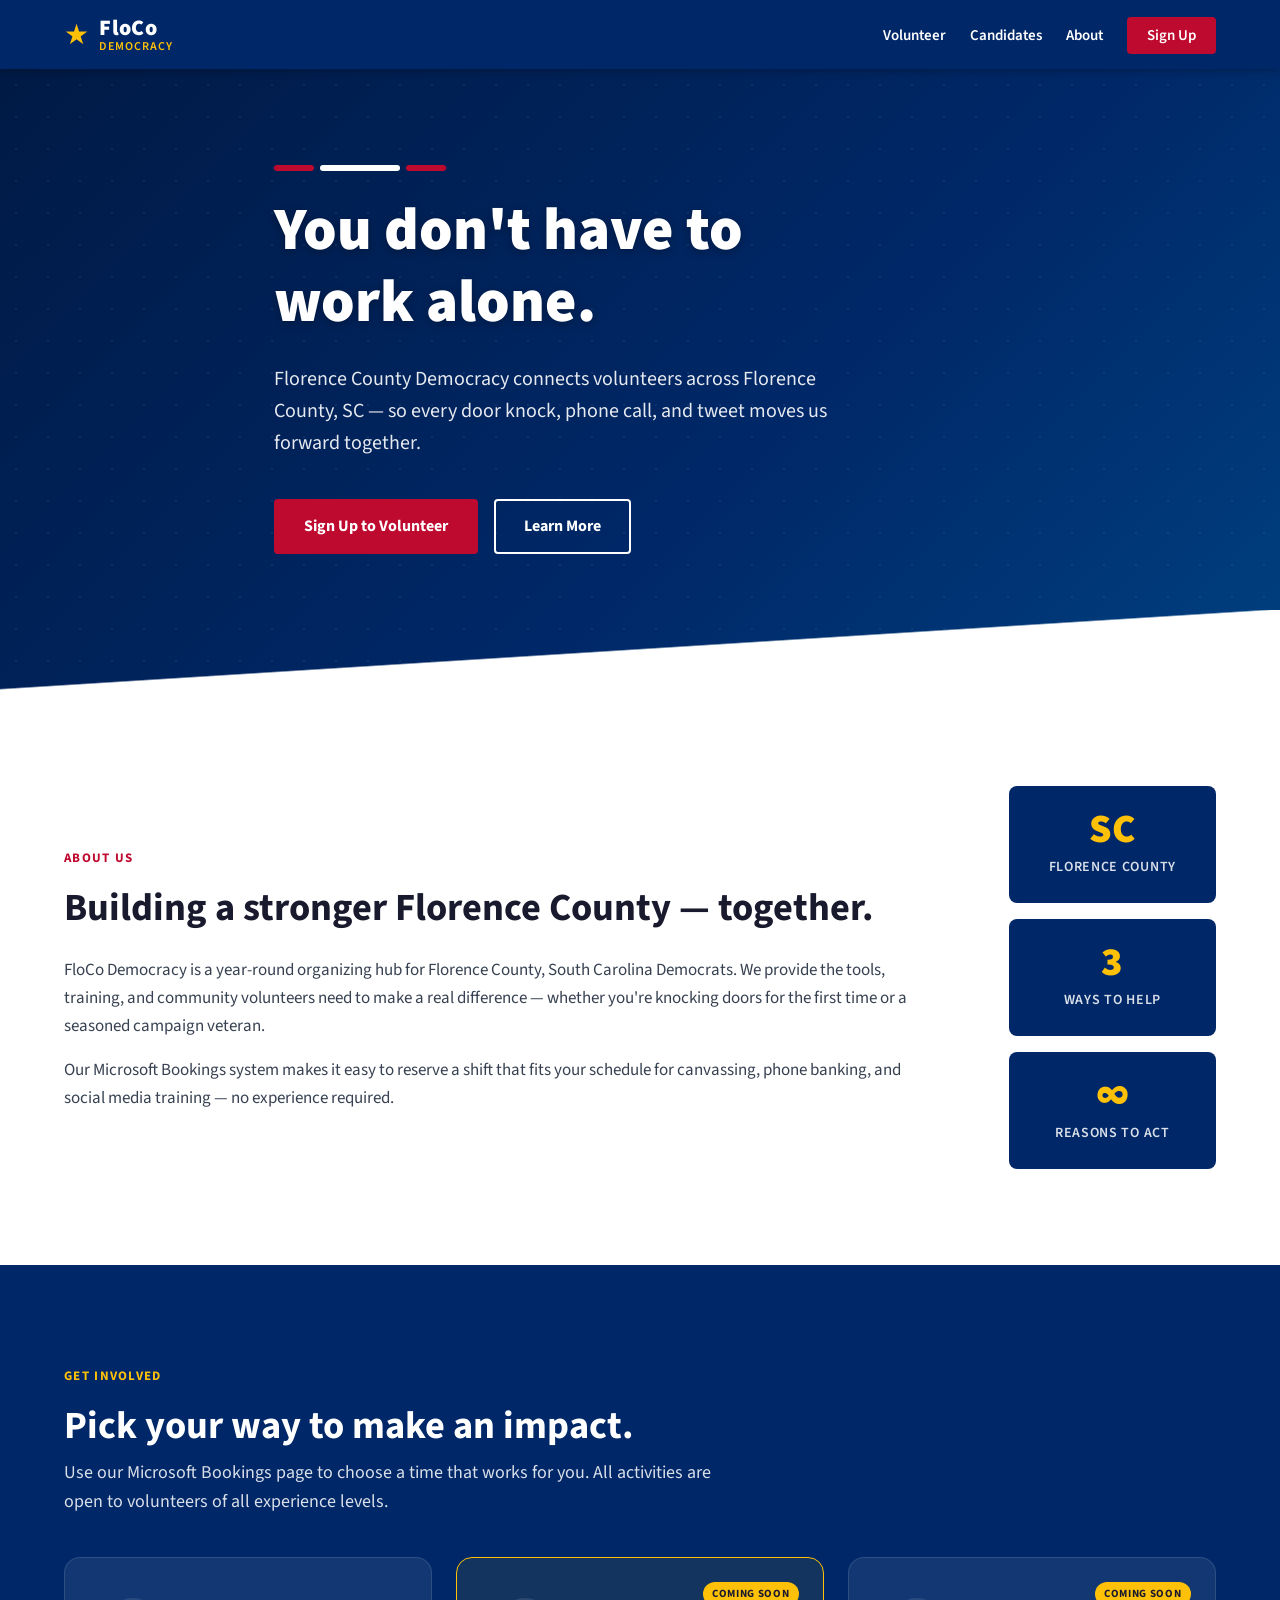
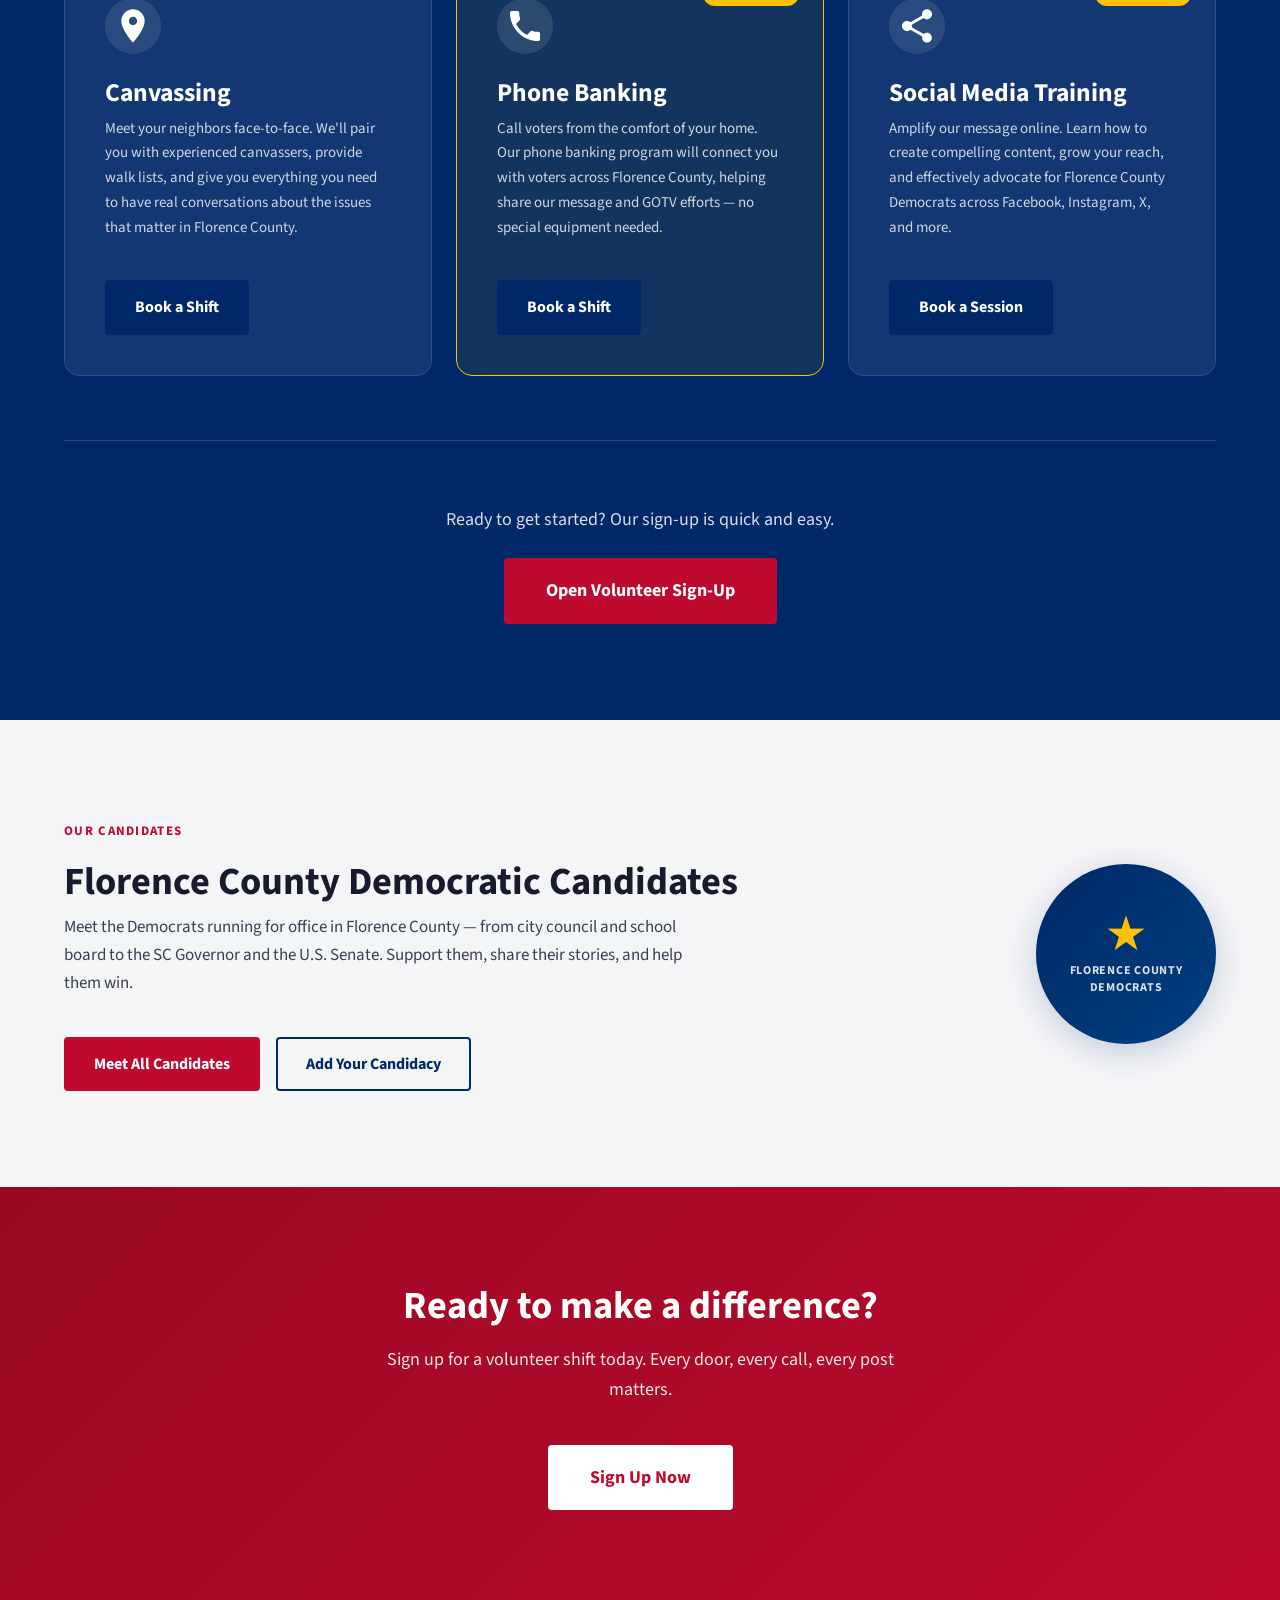
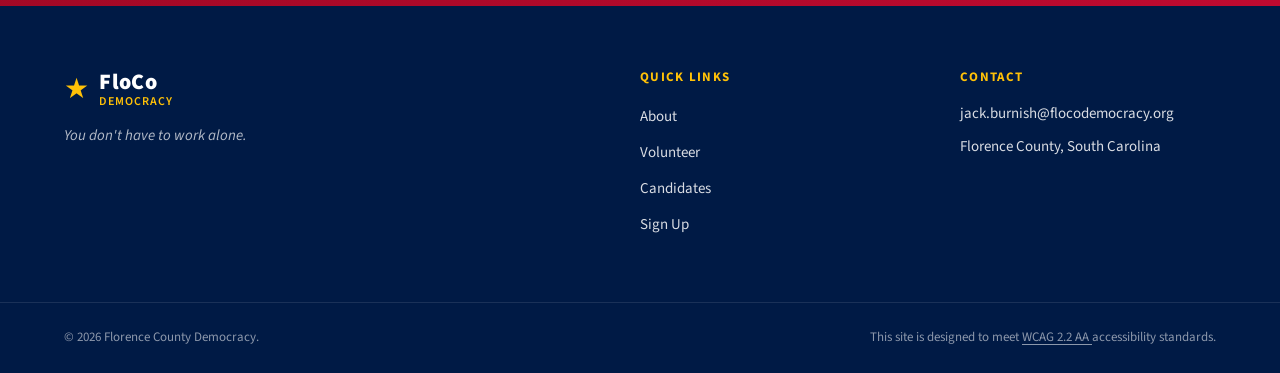
==== index.html @ 7dc44262 "Remove "Paid for by Florence County Democratic Party" from footer of all pages Agent-Logs-Url: https" ====
<!DOCTYPE html>
<html lang="en">
<head>
  <meta charset="UTF-8" />
  <meta name="viewport" content="width=device-width, initial-scale=1.0" />
  <meta name="description" content="Florence County Democracy — Year-round organizing support for Florence County, SC Democrats. Volunteer for canvassing, phone banking, social media training, and more." />
  <title>FloCo Democracy | Florence County, SC</title>
  <link rel="stylesheet" href="styles.css" />
  <link rel="preconnect" href="https://fonts.googleapis.com" />
  <link rel="preconnect" href="https://fonts.gstatic.com" crossorigin />
  <link href="https://fonts.googleapis.com/css2?family=Source+Sans+3:wght@400;600;700;900&family=Source+Serif+4:ital,wght@0,700;1,700&display=swap" rel="stylesheet" />
</head>
<body>
  <!-- Skip Navigation (WCAG 2.4.1) -->
  <a class="skip-link" href="#main-content">Skip to main content</a>

  <!-- ===================== HEADER / NAV ===================== -->
  <header class="site-header" role="banner">
    <div class="container header-inner">
      <a href="/" class="site-logo" aria-label="FloCo Democracy – Home">
        <span class="logo-star" aria-hidden="true">★</span>
        <span class="logo-text">
          <span class="logo-floco">FloCo</span>
          <span class="logo-dem">Democracy</span>
        </span>
      </a>

      <button
        class="nav-toggle"
        aria-controls="primary-nav"
        aria-expanded="false"
        aria-label="Open navigation menu"
      >
        <span class="hamburger" aria-hidden="true"></span>
      </button>

      <nav id="primary-nav" aria-label="Primary navigation">
        <ul role="list">
          <li><a href="#volunteer">Volunteer</a></li>
          <li><a href="/candidates/">Candidates</a></li>
          <li><a href="#about">About</a></li>
          <li>
            <a
              href="http://volunteer.flocodemocracy.org"
              class="nav-cta"
              target="_blank"
              rel="noopener noreferrer"
              aria-label="Sign up to volunteer (opens in a new tab)"
            >Sign Up</a>
          </li>
        </ul>
      </nav>
    </div>
  </header>

  <main id="main-content">
    <!-- ===================== HERO ===================== -->
    <section class="hero" aria-labelledby="hero-heading">
      <div class="hero-overlay" aria-hidden="true"></div>
      <div class="container hero-content">
        <div class="hero-flag" aria-hidden="true">
          <span></span><span></span><span></span>
        </div>
        <h1 id="hero-heading">
          You don't have to<br />work alone.
        </h1>
        <p class="hero-sub">
          Florence County Democracy connects volunteers across Florence County, SC —
          so every door knock, phone call, and tweet moves us forward together.
        </p>
        <div class="hero-actions">
          <a
            href="http://volunteer.flocodemocracy.org"
            class="btn btn-primary"
            target="_blank"
            rel="noopener noreferrer"
            aria-label="Sign up to volunteer (opens in a new tab)"
          >
            Sign Up to Volunteer
          </a>
          <a href="#volunteer" class="btn btn-secondary">Learn More</a>
        </div>
      </div>
    </section>

    <!-- ===================== ABOUT ===================== -->
    <section id="about" class="section-about" aria-labelledby="about-heading">
      <div class="container about-inner">
        <div class="about-text">
          <span class="section-label">About Us</span>
          <h2 id="about-heading">Building a stronger Florence County — together.</h2>
          <p>
            FloCo Democracy is a year-round organizing hub for Florence County, South Carolina
            Democrats. We provide the tools, training, and community volunteers need to make
            a real difference — whether you're knocking doors for the first time or a seasoned
            campaign veteran.
          </p>
          <p>
            Our Microsoft Bookings system makes it easy to reserve a shift that fits your schedule
            for canvassing, phone banking, and social media training — no experience required.
          </p>
        </div>
        <div class="about-stats" aria-label="Impact statistics">
          <div class="stat-card">
            <span class="stat-number" aria-label="Florence County, South Carolina">SC</span>
            <span class="stat-label">Florence County</span>
          </div>
          <div class="stat-card">
            <span class="stat-number">3</span>
            <span class="stat-label">Ways to Help</span>
          </div>
          <div class="stat-card">
            <span class="stat-number">∞</span>
            <span class="stat-label">Reasons to Act</span>
          </div>
        </div>
      </div>
    </section>

    <!-- ===================== VOLUNTEER ===================== -->
    <section id="volunteer" class="section-volunteer" aria-labelledby="volunteer-heading">
      <div class="container">
        <span class="section-label section-label--light">Get Involved</span>
        <h2 id="volunteer-heading">Pick your way to make an impact.</h2>
        <p class="section-intro">
          Use our Microsoft Bookings page to choose a time that works for you.
          All activities are open to volunteers of all experience levels.
        </p>

        <div class="opportunity-grid">
          <!-- Canvassing -->
          <article class="opportunity-card" aria-labelledby="canvass-heading">
            <div class="card-icon" aria-hidden="true">
              <svg viewBox="0 0 24 24" focusable="false" aria-hidden="true" width="40" height="40">
                <path d="M12 2C8.13 2 5 5.13 5 9c0 5.25 7 13 7 13s7-7.75 7-13c0-3.87-3.13-7-7-7zm0 9.5c-1.38 0-2.5-1.12-2.5-2.5s1.12-2.5 2.5-2.5 2.5 1.12 2.5 2.5-1.12 2.5-2.5 2.5z"/>
              </svg>
            </div>
            <h3 id="canvass-heading">Canvassing</h3>
            <p>
              Meet your neighbors face-to-face. We'll pair you with experienced canvassers,
              provide walk lists, and give you everything you need to have real conversations
              about the issues that matter in Florence County.
            </p>
            <a
              href="http://volunteer.flocodemocracy.org"
              class="btn btn-card"
              target="_blank"
              rel="noopener noreferrer"
              aria-label="Book a canvassing shift (opens in a new tab)"
            >Book a Shift</a>
          </article>

          <!-- Phone Banking -->
          <article class="opportunity-card opportunity-card--featured" aria-labelledby="phone-heading">
            <div class="card-icon" aria-hidden="true">
              <svg viewBox="0 0 24 24" focusable="false" aria-hidden="true" width="40" height="40">
                <path d="M6.62 10.79c1.44 2.83 3.76 5.14 6.59 6.59l2.2-2.2c.27-.27.67-.36 1.02-.24 1.12.37 2.33.57 3.57.57.55 0 1 .45 1 1V20c0 .55-.45 1-1 1-9.39 0-17-7.61-17-17 0-.55.45-1 1-1h3.5c.55 0 1 .45 1 1 0 1.25.2 2.45.57 3.57.11.35.03.74-.25 1.02l-2.2 2.2z"/>
              </svg>
            </div>
            <span class="card-badge">Coming Soon</span>
            <h3 id="phone-heading">Phone Banking</h3>
            <p>
              Call voters from the comfort of your home. Our phone banking program will
              connect you with voters across Florence County, helping share our message
              and GOTV efforts — no special equipment needed.
            </p>
            <a
              href="http://volunteer.flocodemocracy.org"
              class="btn btn-card"
              target="_blank"
              rel="noopener noreferrer"
              aria-label="Book a phone banking shift (opens in a new tab)"
            >Book a Shift</a>
          </article>

          <!-- Social Media Training -->
          <article class="opportunity-card" aria-labelledby="social-heading">
            <div class="card-icon" aria-hidden="true">
              <svg viewBox="0 0 24 24" focusable="false" aria-hidden="true" width="40" height="40">
                <path d="M18 16.08c-.76 0-1.44.3-1.96.77L8.91 12.7c.05-.23.09-.46.09-.7s-.04-.47-.09-.7l7.05-4.11c.54.5 1.25.81 2.04.81 1.66 0 3-1.34 3-3s-1.34-3-3-3-3 1.34-3 3c0 .24.04.47.09.7L8.04 9.81C7.5 9.31 6.79 9 6 9c-1.66 0-3 1.34-3 3s1.34 3 3 3c.79 0 1.5-.31 2.04-.81l7.12 4.16c-.05.21-.08.43-.08.65 0 1.61 1.31 2.92 2.92 2.92 1.61 0 2.92-1.31 2.92-2.92s-1.31-2.92-2.92-2.92z"/>
              </svg>
            </div>
            <span class="card-badge">Coming Soon</span>
            <h3 id="social-heading">Social Media Training</h3>
            <p>
              Amplify our message online. Learn how to create compelling content, grow your
              reach, and effectively advocate for Florence County Democrats across Facebook,
              Instagram, X, and more.
            </p>
            <a
              href="http://volunteer.flocodemocracy.org"
              class="btn btn-card"
              target="_blank"
              rel="noopener noreferrer"
              aria-label="Book a social media training session (opens in a new tab)"
            >Book a Session</a>
          </article>
        </div>

        <div class="volunteer-cta">
          <p>Ready to get started? Our sign-up is quick and easy.</p>
          <a
            href="http://volunteer.flocodemocracy.org"
            class="btn btn-primary btn-large"
            target="_blank"
            rel="noopener noreferrer"
            aria-label="Open volunteer sign-up on Microsoft Bookings (opens in a new tab)"
          >
            Open Volunteer Sign-Up
          </a>
        </div>
      </div>
    </section>

    <!-- ===================== CANDIDATES TEASER ===================== -->
    <section id="candidates" class="section-candidates" aria-labelledby="candidates-heading">
      <div class="container candidates-teaser">
        <div class="candidates-teaser-text">
          <span class="section-label">Our Candidates</span>
          <h2 id="candidates-heading">Florence County Democratic Candidates</h2>
          <p>
            Meet the Democrats running for office in Florence County — from city council and
            school board to the SC Governor and the U.S. Senate. Support them, share their stories, and
            help them win.
          </p>
          <div class="candidates-teaser-actions">
            <a href="/candidates/" class="btn btn-primary">
              Meet All Candidates
            </a>
            <a href="mailto:jack.burnish@flocodemocracy.org" class="btn btn-outline">
              Add Your Candidacy
            </a>
          </div>
        </div>
        <div class="candidates-teaser-graphic" aria-hidden="true">
          <div class="teaser-star-badge">
            <span class="teaser-star">★</span>
            <span class="teaser-badge-text">Florence County<br/>Democrats</span>
          </div>
        </div>
      </div>
    </section>

    <!-- ===================== CTA BANNER ===================== -->
    <section class="section-cta" aria-labelledby="cta-heading">
      <div class="container cta-inner">
        <h2 id="cta-heading">Ready to make a difference?</h2>
        <p>Sign up for a volunteer shift today. Every door, every call, every post matters.</p>
        <a
          href="http://volunteer.flocodemocracy.org"
          class="btn btn-primary btn-large"
          target="_blank"
          rel="noopener noreferrer"
          aria-label="Sign up to volunteer with Florence County Democracy (opens in a new tab)"
        >
          Sign Up Now
        </a>
      </div>
    </section>
  </main>

  <!-- ===================== FOOTER ===================== -->
  <footer class="site-footer" role="contentinfo">
    <div class="container footer-inner">
      <div class="footer-brand">
        <a href="/" class="site-logo" aria-label="FloCo Democracy – Home">
          <span class="logo-star" aria-hidden="true">★</span>
          <span class="logo-text">
            <span class="logo-floco">FloCo</span>
            <span class="logo-dem">Democracy</span>
          </span>
        </a>
        <p class="footer-tagline">You don't have to work alone.</p>
      </div>

      <nav aria-label="Footer navigation">
        <h2 class="footer-nav-heading">Quick Links</h2>
        <ul role="list">
          <li><a href="#about">About</a></li>
          <li><a href="#volunteer">Volunteer</a></li>
          <li><a href="/candidates/">Candidates</a></li>
          <li>
            <a
              href="http://volunteer.flocodemocracy.org"
              target="_blank"
              rel="noopener noreferrer"
              aria-label="Volunteer sign-up on Microsoft Bookings (opens in a new tab)"
            >Sign Up</a>
          </li>
        </ul>
      </nav>

      <div class="footer-contact">
        <h2 class="footer-nav-heading">Contact</h2>
        <ul role="list">
          <li>
            <a href="mailto:jack.burnish@flocodemocracy.org" aria-label="Email FloCo Democracy">
              jack.burnish@flocodemocracy.org
            </a>
          </li>
          <li>Florence County, South Carolina</li>
        </ul>
      </div>
    </div>

    <div class="footer-bottom">
      <div class="container">
        <p>
          &copy; <span id="year"></span> Florence County Democracy.
        </p>
        <p class="footer-accessibility">
          This site is designed to meet
          <a href="https://www.w3.org/WAI/WCAG22/quickref/" target="_blank" rel="noopener noreferrer">
            WCAG 2.2 AA
          </a>
          accessibility standards.
        </p>
      </div>
    </div>
  </footer>

  <script src="script.js"></script>
</body>
</html>
---- styles.css ----
/* ============================================================
   FloCo Democracy – styles.css
   Style guide inspired by democrats.org
   WCAG 2.2 AA compliant color contrast throughout
   ============================================================ */

/* ── Design Tokens ─────────────────────────────────────────── */
:root {
  /* Brand colors */
  --color-navy:       #002868; /* DNC navy   */
  --color-navy-dark:  #001A45; /* deeper navy for hero */
  --color-red:        #BF0A30; /* DNC red     */
  --color-red-dark:   #990822; /* darker red  */
  --color-white:      #FFFFFF;
  --color-off-white:  #F4F5F7;
  --color-light-gray: #E8EAED;
  --color-mid-gray:   #6B7280;
  --color-text:       #1A1A2E; /* near-black  */
  --color-text-light: #374151;

  /* Gold accent */
  --color-gold:       #FFC107;

  /* Typography */
  --font-sans:   'Source Sans 3', system-ui, -apple-system, sans-serif;
  --font-serif:  'Source Serif 4', Georgia, serif;

  /* Spacing scale */
  --space-xs:   0.5rem;
  --space-sm:   1rem;
  --space-md:   1.5rem;
  --space-lg:   2.5rem;
  --space-xl:   4rem;
  --space-2xl:  6rem;

  /* Layout */
  --max-width:  1200px;
  --radius-sm:  4px;
  --radius-md:  8px;
  --radius-lg:  16px;

  /* Transitions */
  --transition: 200ms ease-in-out;
}

/* ── Reset / Base ───────────────────────────────────────────── */
*, *::before, *::after {
  box-sizing: border-box;
  margin: 0;
  padding: 0;
}

html {
  scroll-behavior: smooth;
}

/* Respect user preference for reduced motion */
@media (prefers-reduced-motion: reduce) {
  html { scroll-behavior: auto; }
  *, *::before, *::after { transition: none !important; animation: none !important; }
}

body {
  font-family: var(--font-sans);
  font-size: 1.0625rem; /* ~17px */
  line-height: 1.65;
  color: var(--color-text);
  background-color: var(--color-white);
}

img {
  max-width: 100%;
  height: auto;
  display: block;
}

ul[role="list"] {
  list-style: none;
}

/* ── Accessibility: Skip Link ───────────────────────────────── */
.skip-link {
  position: absolute;
  top: -100%;
  left: 0;
  background: var(--color-gold);
  color: var(--color-text);
  font-weight: 700;
  padding: 0.75rem 1.25rem;
  z-index: 9999;
  text-decoration: none;
  border-radius: 0 0 var(--radius-sm) 0;
  font-size: 1rem;
}

.skip-link:focus {
  top: 0;
  outline: 3px solid var(--color-navy);
  outline-offset: 2px;
}

/* ── Focus Styles (WCAG 2.4.7 / 2.4.11) ────────────────────── */
:focus-visible {
  outline: 3px solid var(--color-gold);
  outline-offset: 3px;
  border-radius: var(--radius-sm);
}

/* ── Layout Utilities ───────────────────────────────────────── */
.container {
  width: 100%;
  max-width: var(--max-width);
  margin-inline: auto;
  padding-inline: var(--space-md);
}

/* ── Typography ─────────────────────────────────────────────── */
h1, h2, h3 {
  font-weight: 700;
  line-height: 1.2;
  color: var(--color-text);
}

h1 { font-size: clamp(2.25rem, 5vw, 3.75rem); }
h2 { font-size: clamp(1.75rem, 3vw, 2.5rem); }
h3 { font-size: clamp(1.25rem, 2vw, 1.625rem); }

p { margin-bottom: var(--space-sm); }
p:last-child { margin-bottom: 0; }

a {
  color: var(--color-navy);
  text-decoration: underline;
  text-underline-offset: 3px;
}

a:hover { color: var(--color-red); }

.section-label {
  display: inline-block;
  font-size: 0.8125rem;
  font-weight: 700;
  letter-spacing: 0.1em;
  text-transform: uppercase;
  color: var(--color-red);
  margin-bottom: var(--space-xs);
}

.section-label--light { color: var(--color-gold); }

.section-intro {
  font-size: 1.125rem;
  color: var(--color-text-light);
  max-width: 680px;
  margin-top: var(--space-xs);
  margin-bottom: var(--space-lg);
}

/* ── Buttons ────────────────────────────────────────────────── */
.btn {
  display: inline-flex;
  align-items: center;
  gap: 0.5rem;
  padding: 0.75rem 1.75rem;
  border-radius: var(--radius-sm);
  font-family: var(--font-sans);
  font-size: 1rem;
  font-weight: 700;
  text-decoration: none;
  cursor: pointer;
  border: 2px solid transparent;
  transition: background-color var(--transition), color var(--transition),
              border-color var(--transition), box-shadow var(--transition);
  white-space: nowrap;
}

.btn-primary {
  background-color: var(--color-red);
  color: var(--color-white);
  border-color: var(--color-red);
}

.btn-primary:hover,
.btn-primary:focus-visible {
  background-color: var(--color-red-dark);
  border-color: var(--color-red-dark);
  color: var(--color-white);
}

.btn-secondary {
  background-color: transparent;
  color: var(--color-white);
  border-color: var(--color-white);
}

.btn-secondary:hover,
.btn-secondary:focus-visible {
  background-color: rgba(255,255,255,0.15);
  color: var(--color-white);
}

.btn-outline {
  background-color: transparent;
  color: var(--color-navy);
  border-color: var(--color-navy);
}

.btn-outline:hover,
.btn-outline:focus-visible {
  background-color: var(--color-navy);
  color: var(--color-white);
}

.btn-card {
  background-color: var(--color-navy);
  color: var(--color-white);
  border-color: var(--color-navy);
  margin-top: var(--space-md);
}

.btn-card:hover,
.btn-card:focus-visible {
  background-color: var(--color-navy-dark);
  border-color: var(--color-navy-dark);
  color: var(--color-white);
}

.btn-large {
  padding: 1rem 2.5rem;
  font-size: 1.125rem;
}

/* ── Header / Navigation ────────────────────────────────────── */
.site-header {
  background-color: var(--color-navy);
  position: sticky;
  top: 0;
  z-index: 100;
  box-shadow: 0 2px 8px rgba(0,0,0,0.25);
}

.header-inner {
  display: flex;
  align-items: center;
  justify-content: space-between;
  gap: var(--space-md);
  padding-block: var(--space-sm);
}

/* Logo */
.site-logo {
  display: inline-flex;
  align-items: center;
  gap: 0.625rem;
  text-decoration: none;
}

.logo-star {
  font-size: 1.75rem;
  color: var(--color-gold);
  line-height: 1;
}

.logo-text {
  display: flex;
  flex-direction: column;
  line-height: 1.1;
}

.logo-floco {
  font-size: 1.375rem;
  font-weight: 900;
  color: var(--color-white);
  letter-spacing: 0.02em;
}

.logo-dem {
  font-size: 0.75rem;
  font-weight: 600;
  color: var(--color-gold);
  letter-spacing: 0.08em;
  text-transform: uppercase;
}

/* Desktop nav */
#primary-nav ul {
  display: flex;
  align-items: center;
  gap: var(--space-md);
}

#primary-nav a {
  color: var(--color-white);
  text-decoration: none;
  font-weight: 600;
  font-size: 0.9375rem;
  transition: color var(--transition);
}

#primary-nav a:hover {
  color: var(--color-gold);
}

.nav-cta {
  background-color: var(--color-red) !important;
  color: var(--color-white) !important;
  padding: 0.5rem 1.25rem;
  border-radius: var(--radius-sm);
  transition: background-color var(--transition) !important;
}

.nav-cta:hover,
.nav-cta:focus-visible {
  background-color: var(--color-red-dark) !important;
}

/* Mobile nav toggle */
.nav-toggle {
  display: none;
  background: none;
  border: 2px solid var(--color-white);
  border-radius: var(--radius-sm);
  cursor: pointer;
  padding: 0.4rem 0.5rem;
  width: 44px;
  height: 44px;
  flex-direction: column;
  justify-content: center;
  gap: 5px;
  align-items: center;
}

.hamburger,
.hamburger::before,
.hamburger::after {
  display: block;
  width: 22px;
  height: 2px;
  background-color: var(--color-white);
  border-radius: 2px;
  transition: transform var(--transition), opacity var(--transition);
}

.hamburger {
  position: relative;
}

.hamburger::before,
.hamburger::after {
  content: '';
  position: absolute;
  left: 0;
}

.hamburger::before { top: -7px; }
.hamburger::after  { top:  7px; }

/* Open state */
.nav-toggle[aria-expanded="true"] .hamburger { background: transparent; }
.nav-toggle[aria-expanded="true"] .hamburger::before { transform: rotate(45deg) translate(5px, 5px); }
.nav-toggle[aria-expanded="true"] .hamburger::after  { transform: rotate(-45deg) translate(5px, -5px); }

/* ── Hero ───────────────────────────────────────────────────── */
.hero {
  position: relative;
  background: linear-gradient(135deg, var(--color-navy-dark) 0%, var(--color-navy) 60%, #004080 100%);
  color: var(--color-white);
  padding-block: var(--space-2xl) calc(var(--space-2xl) + var(--space-lg));
  overflow: hidden;
}

/* Decorative star pattern */
.hero::before {
  content: '';
  position: absolute;
  inset: 0;
  background-image:
    radial-gradient(circle, rgba(255,255,255,0.06) 1px, transparent 1px);
  background-size: 32px 32px;
  pointer-events: none;
}

.hero-overlay {
  position: absolute;
  bottom: 0;
  left: 0;
  right: 0;
  height: 80px;
  background: linear-gradient(to bottom right, transparent 49%, var(--color-white) 50%);
  pointer-events: none;
}

.hero-content {
  position: relative;
  z-index: 1;
  max-width: 780px;
}

.hero-flag {
  display: flex;
  gap: 6px;
  margin-bottom: var(--space-md);
}

.hero-flag span {
  display: block;
  height: 6px;
  border-radius: 3px;
}

.hero-flag span:nth-child(1) { width: 40px; background: var(--color-red); }
.hero-flag span:nth-child(2) { width: 80px; background: var(--color-white); }
.hero-flag span:nth-child(3) { width: 40px; background: var(--color-red); }

.hero h1 {
  color: var(--color-white);
  font-weight: 900;
  margin-bottom: var(--space-md);
  text-shadow: 0 2px 8px rgba(0,0,0,0.3);
}

.hero-sub {
  font-size: clamp(1.0625rem, 2vw, 1.25rem);
  color: rgba(255,255,255,0.9);
  max-width: 600px;
  margin-bottom: var(--space-lg);
  line-height: 1.6;
}

.hero-actions {
  display: flex;
  flex-wrap: wrap;
  gap: var(--space-sm);
}

/* ── About ──────────────────────────────────────────────────── */
.section-about {
  padding-block: var(--space-2xl);
}

.about-inner {
  display: grid;
  grid-template-columns: 1fr auto;
  gap: var(--space-xl);
  align-items: center;
}

.about-text h2 {
  margin-block: var(--space-xs) var(--space-md);
}

.about-text p {
  color: var(--color-text-light);
  font-size: 1.0625rem;
}

.about-stats {
  display: flex;
  flex-direction: column;
  gap: var(--space-sm);
}

.stat-card {
  background: var(--color-navy);
  color: var(--color-white);
  border-radius: var(--radius-md);
  padding: var(--space-md) var(--space-lg);
  text-align: center;
  min-width: 160px;
}

.stat-number {
  display: block;
  font-size: 2.5rem;
  font-weight: 900;
  color: var(--color-gold);
  line-height: 1;
}

.stat-label {
  display: block;
  font-size: 0.875rem;
  font-weight: 600;
  letter-spacing: 0.05em;
  text-transform: uppercase;
  margin-top: 0.375rem;
  color: rgba(255,255,255,0.85);
}

/* ── Volunteer ──────────────────────────────────────────────── */
.section-volunteer {
  background-color: var(--color-navy);
  color: var(--color-white);
  padding-block: var(--space-2xl);
}

.section-volunteer h2 {
  color: var(--color-white);
  margin-block: var(--space-xs) var(--space-xs);
}

.section-volunteer .section-intro {
  color: rgba(255,255,255,0.85);
}

.opportunity-grid {
  display: grid;
  grid-template-columns: repeat(auto-fit, minmax(280px, 1fr));
  gap: var(--space-md);
  margin-bottom: var(--space-xl);
}

.opportunity-card {
  background-color: rgba(255,255,255,0.07);
  border: 1px solid rgba(255,255,255,0.12);
  border-radius: var(--radius-lg);
  padding: var(--space-lg);
  position: relative;
  transition: background-color var(--transition), transform var(--transition);
}

.opportunity-card:hover {
  background-color: rgba(255,255,255,0.12);
  transform: translateY(-2px);
}

.opportunity-card--featured {
  border-color: var(--color-gold);
  background-color: rgba(255,193,7,0.08);
}

.card-icon {
  width: 56px;
  height: 56px;
  background: rgba(255,255,255,0.1);
  border-radius: 50%;
  display: flex;
  align-items: center;
  justify-content: center;
  margin-bottom: var(--space-md);
}

.card-icon svg { fill: var(--color-white); }

.card-badge {
  position: absolute;
  top: var(--space-md);
  right: var(--space-md);
  background: var(--color-gold);
  color: var(--color-text);
  font-size: 0.6875rem;
  font-weight: 700;
  letter-spacing: 0.06em;
  text-transform: uppercase;
  padding: 0.2rem 0.6rem;
  border-radius: 999px;
}

.opportunity-card h3 {
  color: var(--color-white);
  margin-bottom: var(--space-xs);
}

.opportunity-card p {
  color: rgba(255,255,255,0.8);
  font-size: 0.9375rem;
}

.volunteer-cta {
  text-align: center;
  border-top: 1px solid rgba(255,255,255,0.15);
  padding-top: var(--space-xl);
}

.volunteer-cta p {
  color: rgba(255,255,255,0.85);
  font-size: 1.125rem;
  margin-bottom: var(--space-md);
}

/* ── Visually hidden (screen-reader only) ───────────────────── */
.visually-hidden {
  position: absolute;
  width: 1px;
  height: 1px;
  padding: 0;
  margin: -1px;
  overflow: hidden;
  clip: rect(0, 0, 0, 0);
  white-space: nowrap;
  border: 0;
}

/* ── Inner page hero (candidates page) ──────────────────────── */
.page-hero {
  background: linear-gradient(135deg, var(--color-navy-dark) 0%, var(--color-navy) 60%, #004080 100%);
  color: var(--color-white);
  padding-block: var(--space-xl) var(--space-lg);
  position: relative;
  overflow: hidden;
}

.page-hero::before {
  content: '';
  position: absolute;
  inset: 0;
  background-image: radial-gradient(circle, rgba(255,255,255,0.05) 1px, transparent 1px);
  background-size: 32px 32px;
  pointer-events: none;
}

.page-hero .container { position: relative; z-index: 1; }

.page-hero h1 {
  color: var(--color-white);
  font-weight: 900;
  margin-block: var(--space-xs) var(--space-sm);
}

.page-hero p {
  color: rgba(255,255,255,0.88);
  font-size: 1.125rem;
  max-width: 680px;
  margin: 0;
}

/* ── Candidates search / filter controls ────────────────────── */
.candidates-controls {
  background: var(--color-off-white);
  border-bottom: 1px solid var(--color-light-gray);
  padding-block: var(--space-md);
  position: sticky;
  top: 64px; /* height of site header */
  z-index: 50;
}

.controls-inner {
  display: flex;
  align-items: center;
  gap: var(--space-md);
  flex-wrap: wrap;
}

.search-wrap {
  position: relative;
  flex: 1;
  min-width: 240px;
}

.search-icon {
  position: absolute;
  left: 0.875rem;
  top: 50%;
  transform: translateY(-50%);
  fill: var(--color-mid-gray);
  pointer-events: none;
}

.search-input {
  width: 100%;
  padding: 0.625rem 1rem 0.625rem 2.75rem;
  font-family: var(--font-sans);
  font-size: 1rem;
  color: var(--color-text);
  background: var(--color-white);
  border: 2px solid var(--color-light-gray);
  border-radius: var(--radius-sm);
  transition: border-color var(--transition), box-shadow var(--transition);
}

.search-input:focus {
  outline: none;
  border-color: var(--color-navy);
  box-shadow: 0 0 0 3px rgba(0,40,104,0.15);
}

.filter-wrap {
  display: flex;
  align-items: center;
  gap: 0.5rem;
  white-space: nowrap;
}

.filter-label {
  font-size: 0.9375rem;
  font-weight: 600;
  color: var(--color-text-light);
}

.filter-select {
  padding: 0.625rem 2rem 0.625rem 0.875rem;
  font-family: var(--font-sans);
  font-size: 0.9375rem;
  color: var(--color-text);
  background: var(--color-white) url("data:image/svg+xml,%3Csvg xmlns='http://www.w3.org/2000/svg' viewBox='0 0 24 24' width='16' height='16'%3E%3Cpath fill='%236B7280' d='M7 10l5 5 5-5z'/%3E%3C/svg%3E") no-repeat right 0.5rem center;
  border: 2px solid var(--color-light-gray);
  border-radius: var(--radius-sm);
  appearance: none;
  cursor: pointer;
  transition: border-color var(--transition);
}

.filter-select:focus {
  outline: none;
  border-color: var(--color-navy);
  box-shadow: 0 0 0 3px rgba(0,40,104,0.15);
}

/* ── Candidates list section ────────────────────────────────── */
.candidates-list-section {
  padding-block: var(--space-xl) var(--space-2xl);
}

.results-count {
  font-size: 0.9375rem;
  color: var(--color-mid-gray);
  margin-bottom: var(--space-md);
  min-height: 1.5rem;
}

/* ── No-results message ─────────────────────────────────────── */
.no-results {
  text-align: center;
  padding: var(--space-xl);
  color: var(--color-text-light);
  font-size: 1.0625rem;
}

.link-btn {
  background: none;
  border: none;
  color: var(--color-navy);
  font: inherit;
  font-weight: 700;
  text-decoration: underline;
  text-underline-offset: 3px;
  cursor: pointer;
  padding: 0;
}

.link-btn:hover { color: var(--color-red); }

/* ── nav aria-current ────────────────────────────────────────── */
#primary-nav a[aria-current="page"] {
  color: var(--color-gold);
  text-decoration: underline;
  text-underline-offset: 4px;
}

/* ── Responsive: controls ────────────────────────────────────── */
@media (max-width: 680px) {
  .controls-inner {
    flex-direction: column;
    align-items: stretch;
  }

  .filter-wrap {
    flex-direction: column;
    align-items: flex-start;
    gap: 0.25rem;
  }

  .filter-select {
    width: 100%;
  }
}

/* ── Candidates Teaser (home page) ──────────────────────────── */
.candidates-teaser {
  display: grid;
  grid-template-columns: 1fr auto;
  gap: var(--space-xl);
  align-items: center;
}

.candidates-teaser-text .section-label {
  color: var(--color-red);
}

.candidates-teaser-text h2 {
  margin-block: var(--space-xs) var(--space-md);
}

.candidates-teaser-text p {
  color: var(--color-text-light);
  font-size: 1.0625rem;
  max-width: 620px;
  margin-bottom: var(--space-lg);
}

.candidates-teaser-actions {
  display: flex;
  flex-wrap: wrap;
  gap: var(--space-sm);
}

.teaser-star-badge {
  width: 180px;
  height: 180px;
  background: linear-gradient(135deg, var(--color-navy) 0%, #004080 100%);
  border-radius: 50%;
  display: flex;
  flex-direction: column;
  align-items: center;
  justify-content: center;
  gap: 0.25rem;
  box-shadow: 0 8px 32px rgba(0,40,104,0.2);
}

.teaser-star {
  font-size: 3rem;
  color: var(--color-gold);
  line-height: 1;
}

.teaser-badge-text {
  font-size: 0.75rem;
  font-weight: 700;
  letter-spacing: 0.06em;
  text-transform: uppercase;
  color: rgba(255,255,255,0.85);
  text-align: center;
  line-height: 1.4;
}

/* ── Candidates Page (candidates/index.html) ────────────────── */
.section-candidates {
  padding-block: var(--space-2xl);
  background-color: var(--color-off-white);
}

.section-candidates h2 {
  margin-block: var(--space-xs) var(--space-xs);
}

.candidate-grid {
  display: grid;
  grid-template-columns: repeat(auto-fit, minmax(340px, 1fr));
  gap: var(--space-lg);
  margin-bottom: var(--space-xl);
}

.candidate-card {
  background: var(--color-white);
  border-radius: var(--radius-lg);
  overflow: hidden;
  display: flex;
  flex-direction: column;
  box-shadow: 0 2px 12px rgba(0,0,0,0.08);
  transition: box-shadow var(--transition), transform var(--transition);
}

.candidate-card:hover {
  box-shadow: 0 6px 24px rgba(0,0,0,0.14);
  transform: translateY(-3px);
}

.candidate-photo-wrap {
  background: linear-gradient(135deg, var(--color-navy) 0%, #004080 100%);
  display: flex;
  align-items: center;
  justify-content: center;
  padding: var(--space-lg);
  min-height: 220px;
}

.candidate-photo {
  width: 160px;
  height: 160px;
  border-radius: 50%;
  object-fit: cover;
  border: 4px solid var(--color-white);
  box-shadow: 0 4px 12px rgba(0,0,0,0.3);
}

.candidate-info {
  padding: var(--space-lg);
  flex: 1;
  display: flex;
  flex-direction: column;
}

.candidate-name {
  color: var(--color-navy);
  margin-bottom: 0.375rem;
}

.candidate-seat {
  display: flex;
  align-items: center;
  gap: 0.375rem;
  font-size: 0.875rem;
  font-weight: 600;
  color: var(--color-red);
  margin-bottom: var(--space-md);
  text-transform: uppercase;
  letter-spacing: 0.04em;
}

.seat-icon { fill: var(--color-red); flex-shrink: 0; }

.candidate-bio {
  color: var(--color-text-light);
  font-size: 0.9375rem;
  flex: 1;
  margin-bottom: var(--space-md);
}

.candidate-links {
  display: flex;
  flex-wrap: wrap;
  gap: 0.625rem;
  margin-top: auto;
}

.candidate-link {
  display: inline-flex;
  align-items: center;
  gap: 0.375rem;
  background: var(--color-off-white);
  color: var(--color-navy);
  text-decoration: none;
  font-size: 0.875rem;
  font-weight: 600;
  padding: 0.375rem 0.875rem;
  border-radius: 999px;
  border: 1.5px solid var(--color-light-gray);
  transition: background-color var(--transition), border-color var(--transition), color var(--transition);
}

.candidate-link svg { fill: currentColor; flex-shrink: 0; }

.candidate-link:hover,
.candidate-link:focus-visible {
  background: var(--color-navy);
  border-color: var(--color-navy);
  color: var(--color-white);
}

.candidates-note {
  background: var(--color-white);
  border: 2px solid var(--color-navy);
  border-radius: var(--radius-md);
  padding: var(--space-lg);
  display: flex;
  align-items: center;
  justify-content: space-between;
  gap: var(--space-md);
  flex-wrap: wrap;
}

.candidates-note p {
  font-size: 1.0625rem;
  color: var(--color-text-light);
  margin: 0;
}

.candidates-note strong { color: var(--color-navy); }

/* ── CTA Banner ─────────────────────────────────────────────── */
.section-cta {
  background: linear-gradient(135deg, var(--color-red-dark) 0%, var(--color-red) 100%);
  color: var(--color-white);
  text-align: center;
  padding-block: var(--space-2xl);
}

.cta-inner h2 {
  color: var(--color-white);
  margin-bottom: var(--space-sm);
}

.cta-inner p {
  font-size: 1.125rem;
  color: rgba(255,255,255,0.9);
  max-width: 560px;
  margin-inline: auto;
  margin-bottom: var(--space-lg);
}

.section-cta .btn-primary {
  background: var(--color-white);
  color: var(--color-red);
  border-color: var(--color-white);
}

.section-cta .btn-primary:hover,
.section-cta .btn-primary:focus-visible {
  background: var(--color-off-white);
  border-color: var(--color-off-white);
  color: var(--color-red-dark);
}

/* ── Footer ─────────────────────────────────────────────────── */
.site-footer {
  background-color: var(--color-navy-dark);
  color: rgba(255,255,255,0.85);
}

.footer-inner {
  display: grid;
  grid-template-columns: 2fr 1fr 1fr;
  gap: var(--space-xl);
  padding-block: var(--space-xl);
}

.footer-brand .site-logo {
  margin-bottom: var(--space-sm);
}

.footer-tagline {
  font-size: 0.9375rem;
  font-style: italic;
  color: rgba(255,255,255,0.7);
  margin: 0;
}

.footer-nav-heading {
  font-size: 0.8125rem;
  font-weight: 700;
  letter-spacing: 0.1em;
  text-transform: uppercase;
  color: var(--color-gold);
  margin-bottom: var(--space-sm);
}

nav[aria-label="Footer navigation"] ul,
.footer-contact ul {
  display: flex;
  flex-direction: column;
  gap: 0.5rem;
}

nav[aria-label="Footer navigation"] a,
.footer-contact a {
  color: rgba(255,255,255,0.85);
  text-decoration: none;
  font-size: 0.9375rem;
  transition: color var(--transition);
}

nav[aria-label="Footer navigation"] a:hover,
.footer-contact a:hover {
  color: var(--color-gold);
}

.footer-contact li {
  font-size: 0.9375rem;
}

.footer-bottom {
  border-top: 1px solid rgba(255,255,255,0.1);
  padding-block: var(--space-md);
}

.footer-bottom .container {
  display: flex;
  flex-wrap: wrap;
  justify-content: space-between;
  gap: var(--space-xs);
}

.footer-bottom p {
  font-size: 0.8125rem;
  color: rgba(255,255,255,0.55);
  margin: 0;
}

.footer-accessibility a {
  color: rgba(255,255,255,0.55);
}

.footer-accessibility a:hover {
  color: var(--color-gold);
}

/* ── Responsive ─────────────────────────────────────────────── */
@media (max-width: 900px) {
  .about-inner,
  .candidates-teaser {
    grid-template-columns: 1fr;
    gap: var(--space-lg);
  }

  .candidates-teaser-graphic { display: none; }

  .about-stats {
    flex-direction: row;
    flex-wrap: wrap;
  }

  .stat-card {
    flex: 1;
    min-width: 140px;
  }

  .footer-inner {
    grid-template-columns: 1fr 1fr;
    gap: var(--space-lg);
  }

  .footer-brand {
    grid-column: 1 / -1;
  }
}

@media (max-width: 680px) {
  :root {
    --space-2xl: 4rem;
    --space-xl:  3rem;
  }

  /* Mobile nav */
  .nav-toggle {
    display: inline-flex;
  }

  #primary-nav {
    display: none;
    position: absolute;
    top: 100%;
    left: 0;
    right: 0;
    background-color: var(--color-navy-dark);
    padding: var(--space-md);
    box-shadow: 0 4px 12px rgba(0,0,0,0.3);
    z-index: 99;
  }

  #primary-nav.is-open {
    display: block;
  }

  #primary-nav ul {
    flex-direction: column;
    align-items: flex-start;
    gap: 0;
  }

  #primary-nav li {
    width: 100%;
  }

  #primary-nav a {
    display: block;
    padding: 0.875rem var(--space-sm);
    border-bottom: 1px solid rgba(255,255,255,0.08);
    font-size: 1.0625rem;
  }

  .nav-cta {
    margin-top: var(--space-xs);
    border-radius: var(--radius-sm) !important;
  }

  .hero {
    padding-block: var(--space-xl) calc(var(--space-xl) + var(--space-lg));
  }

  .hero-actions {
    flex-direction: column;
    align-items: flex-start;
  }

  .hero-actions .btn {
    width: 100%;
    justify-content: center;
  }

  .candidates-teaser {
    grid-template-columns: 1fr;
  }

  .candidates-teaser-graphic {
    display: none;
  }

  .candidates-teaser-actions {
    flex-direction: column;
    align-items: flex-start;
  }

  .candidates-teaser-actions .btn {
    width: 100%;
    justify-content: center;
  }

  .candidate-grid {
    grid-template-columns: 1fr;
  }

  .candidates-note {
    flex-direction: column;
    align-items: flex-start;
  }

  .footer-inner {
    grid-template-columns: 1fr;
    gap: var(--space-lg);
  }

  .footer-bottom .container {
    flex-direction: column;
  }
}

@media (max-width: 400px) {
  .opportunity-grid {
    grid-template-columns: 1fr;
  }
}

/* ── Print styles ───────────────────────────────────────────── */
@media print {
  .site-header,
  .nav-toggle,
  .hero-actions,
  .volunteer-cta,
  .section-cta,
  .skip-link {
    display: none !important;
  }

  body { color: #000; background: #fff; }
  a::after { content: " (" attr(href) ")"; font-size: 0.8em; }
}
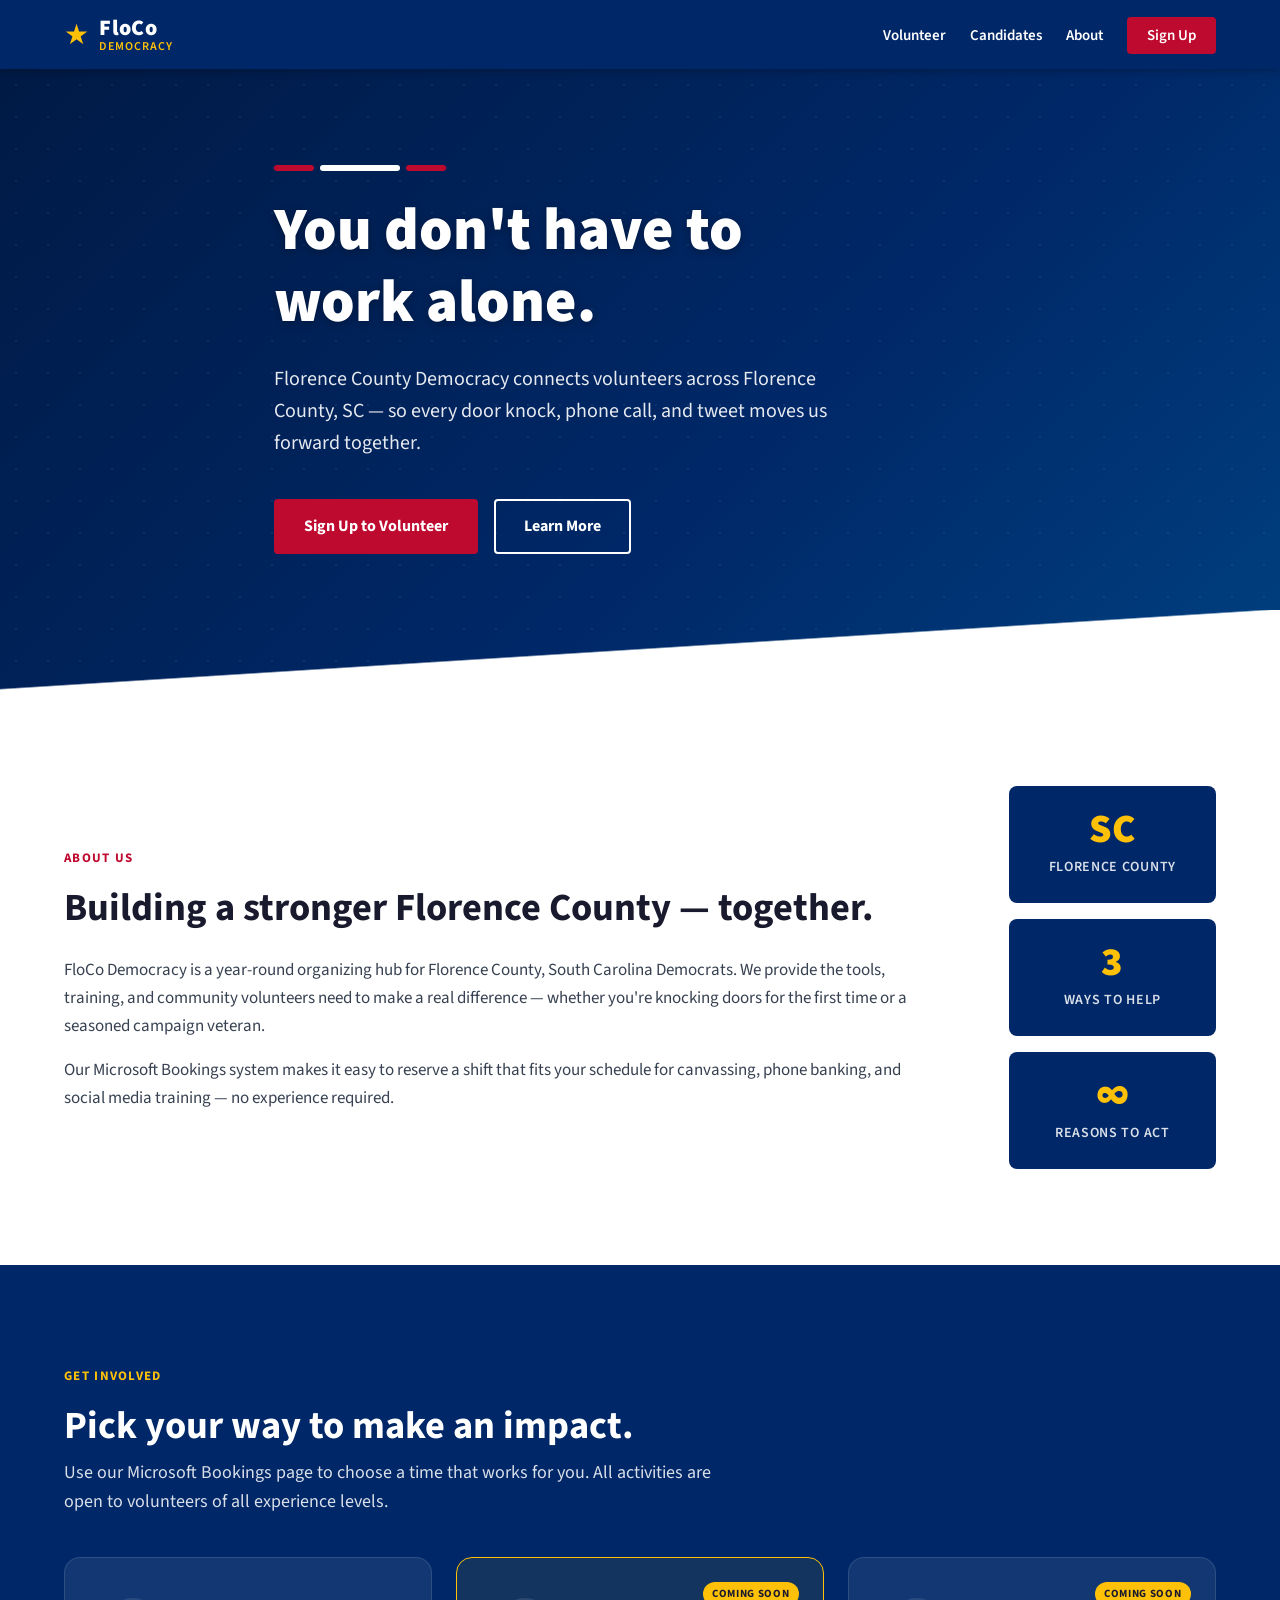
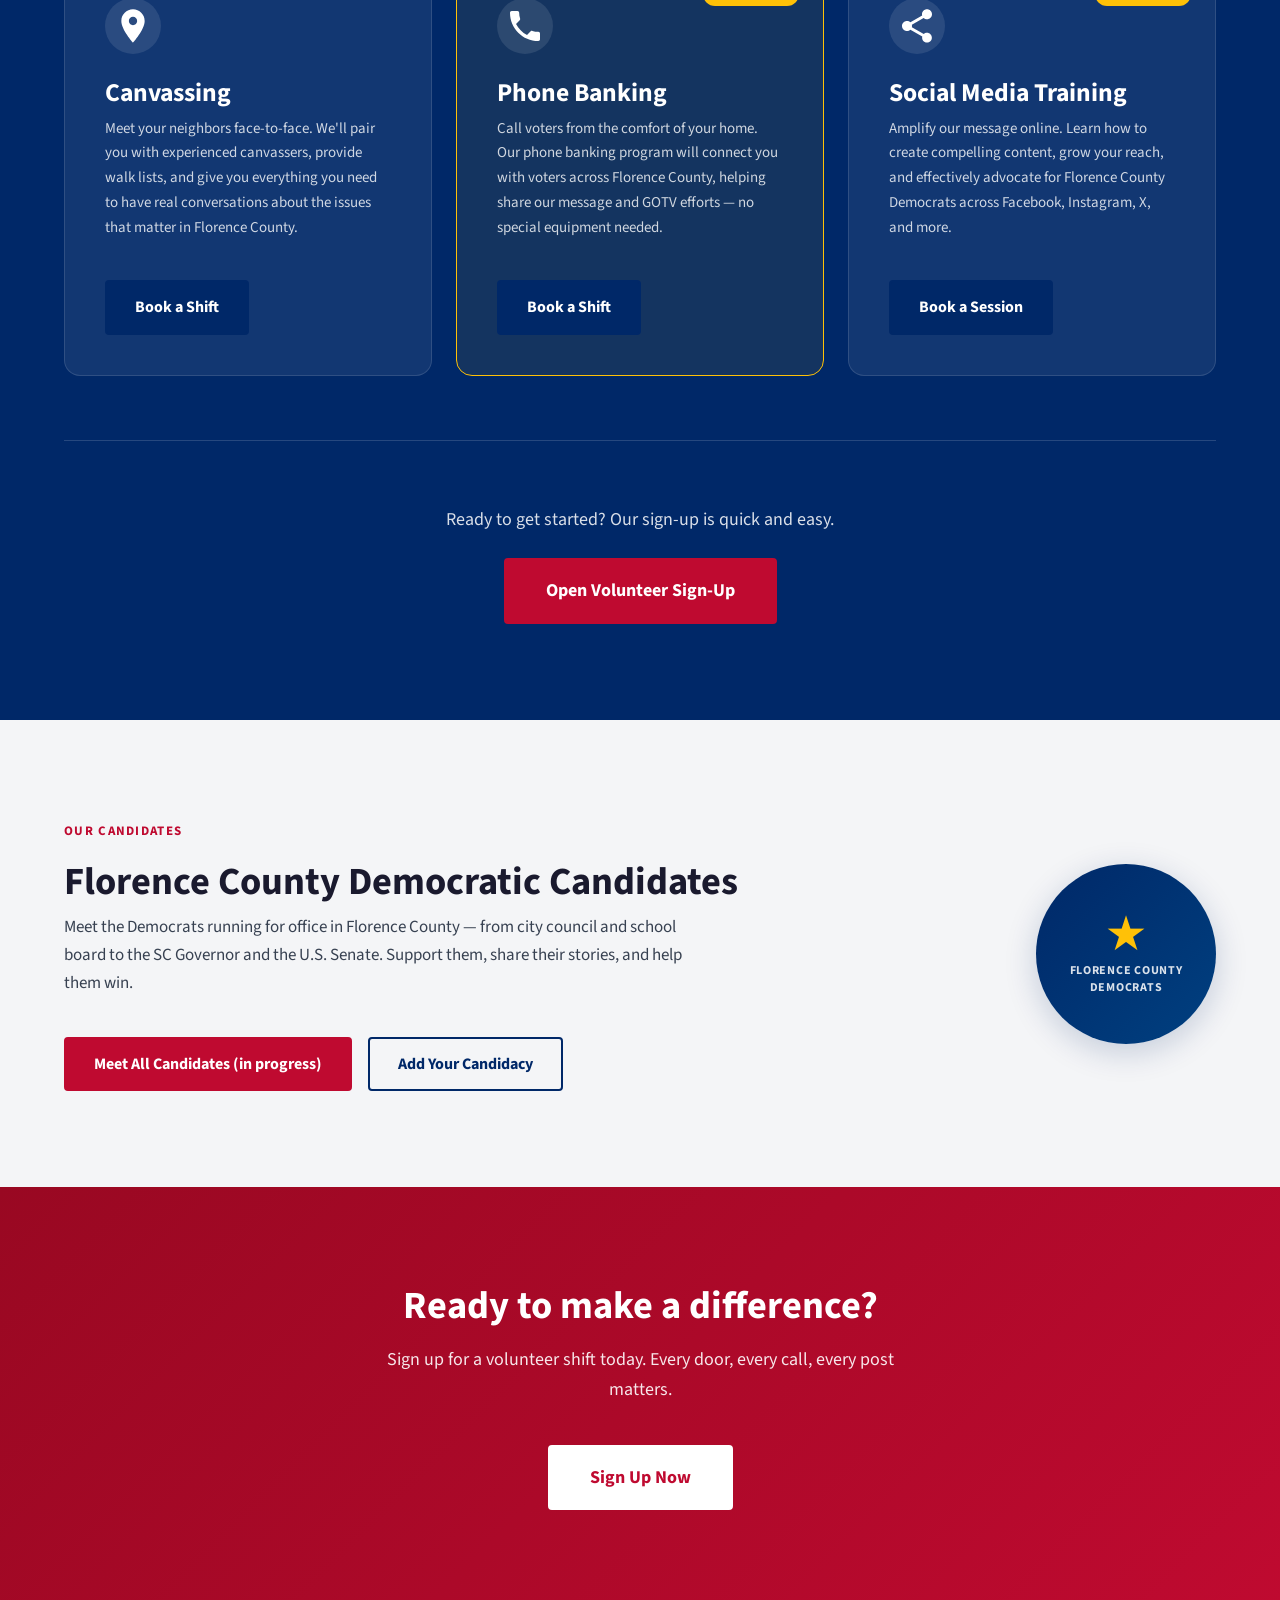
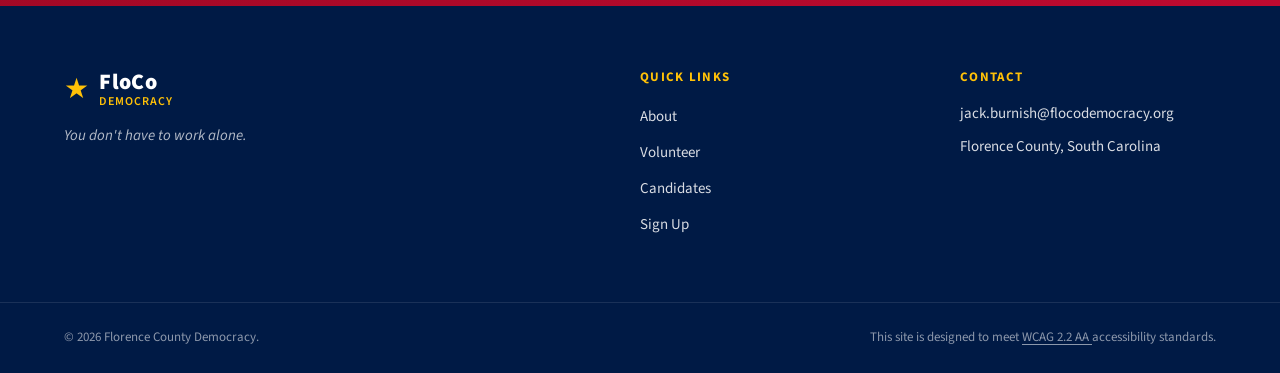
==== commit 1fc47a0d: "Update button text to indicate progress Needed to point out that it is a placeholder for now" ====
--- a/index.html
+++ b/index.html
@@ -225,7 +225,7 @@
           </p>
           <div class="candidates-teaser-actions">
             <a href="/candidates/" class="btn btn-primary">
-              Meet All Candidates
+              Meet All Candidates (in progress)
             </a>
             <a href="mailto:jack.burnish@flocodemocracy.org" class="btn btn-outline">
               Add Your Candidacy
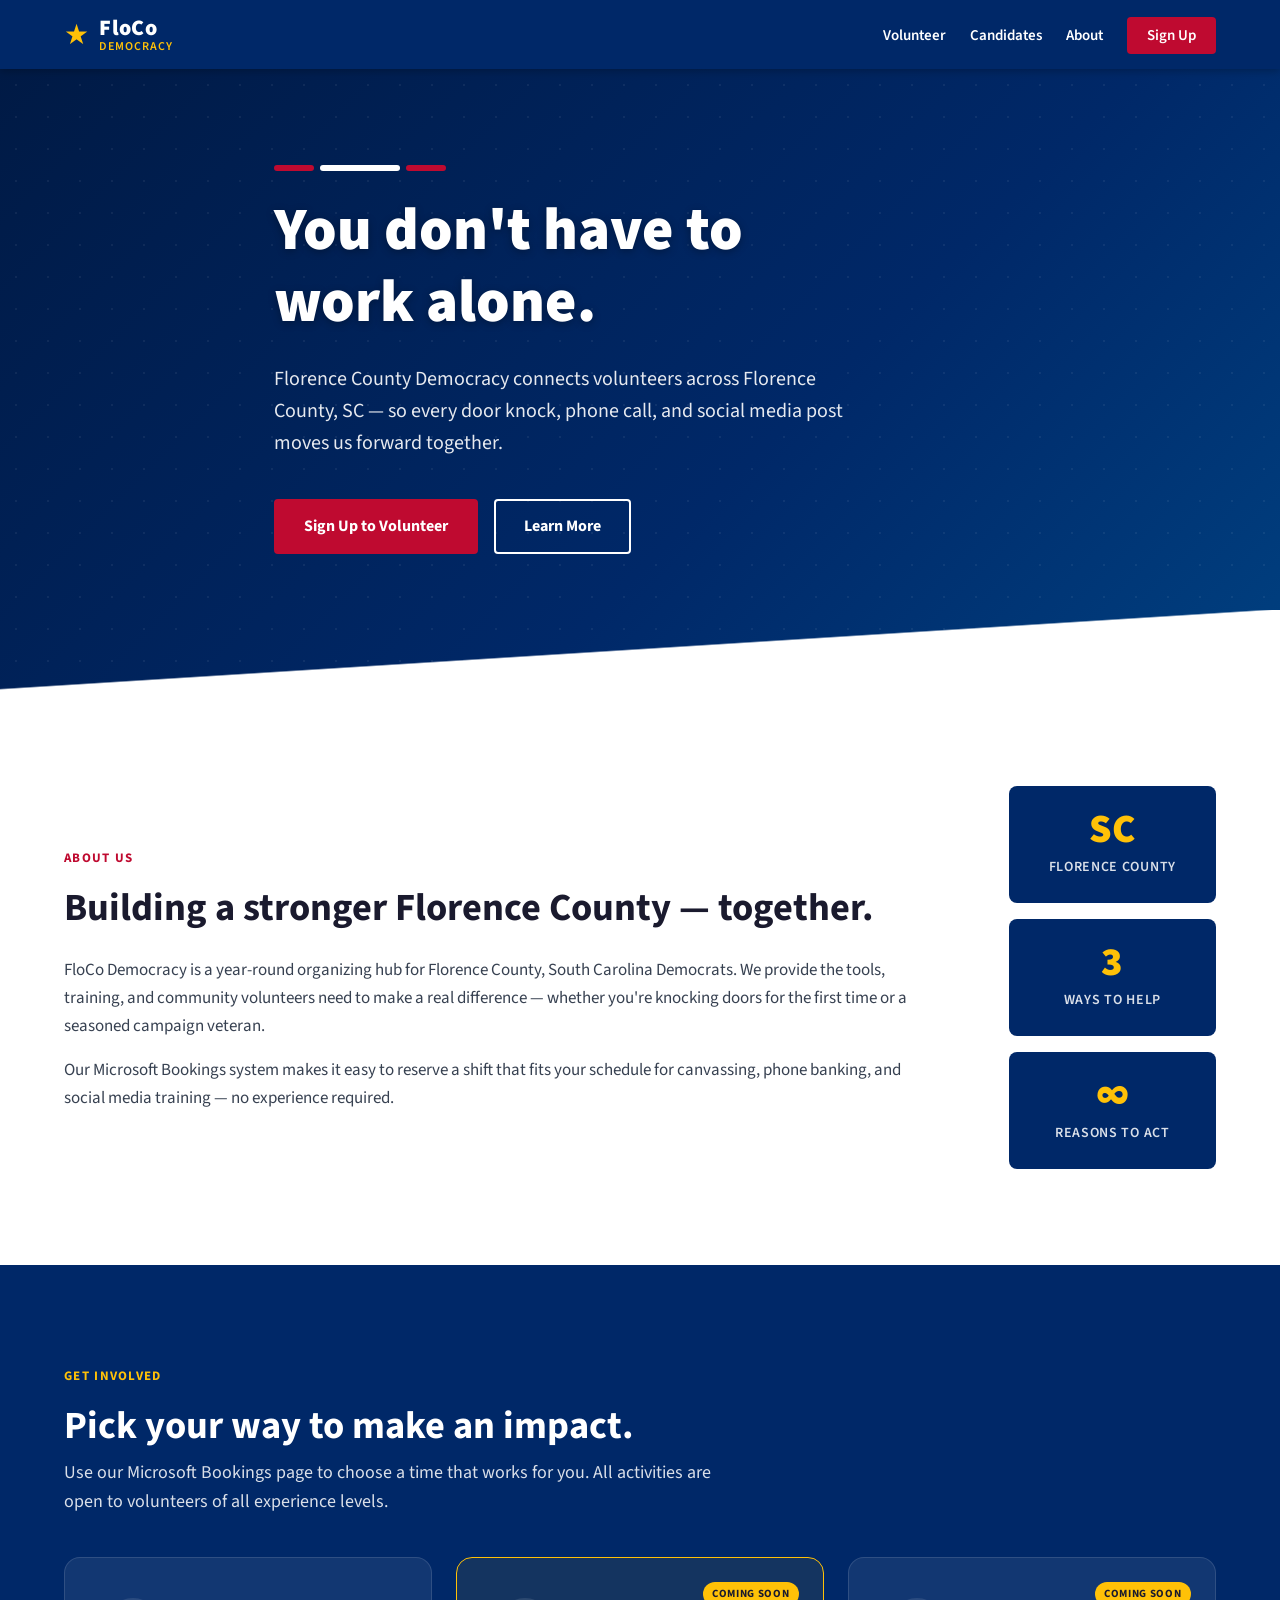
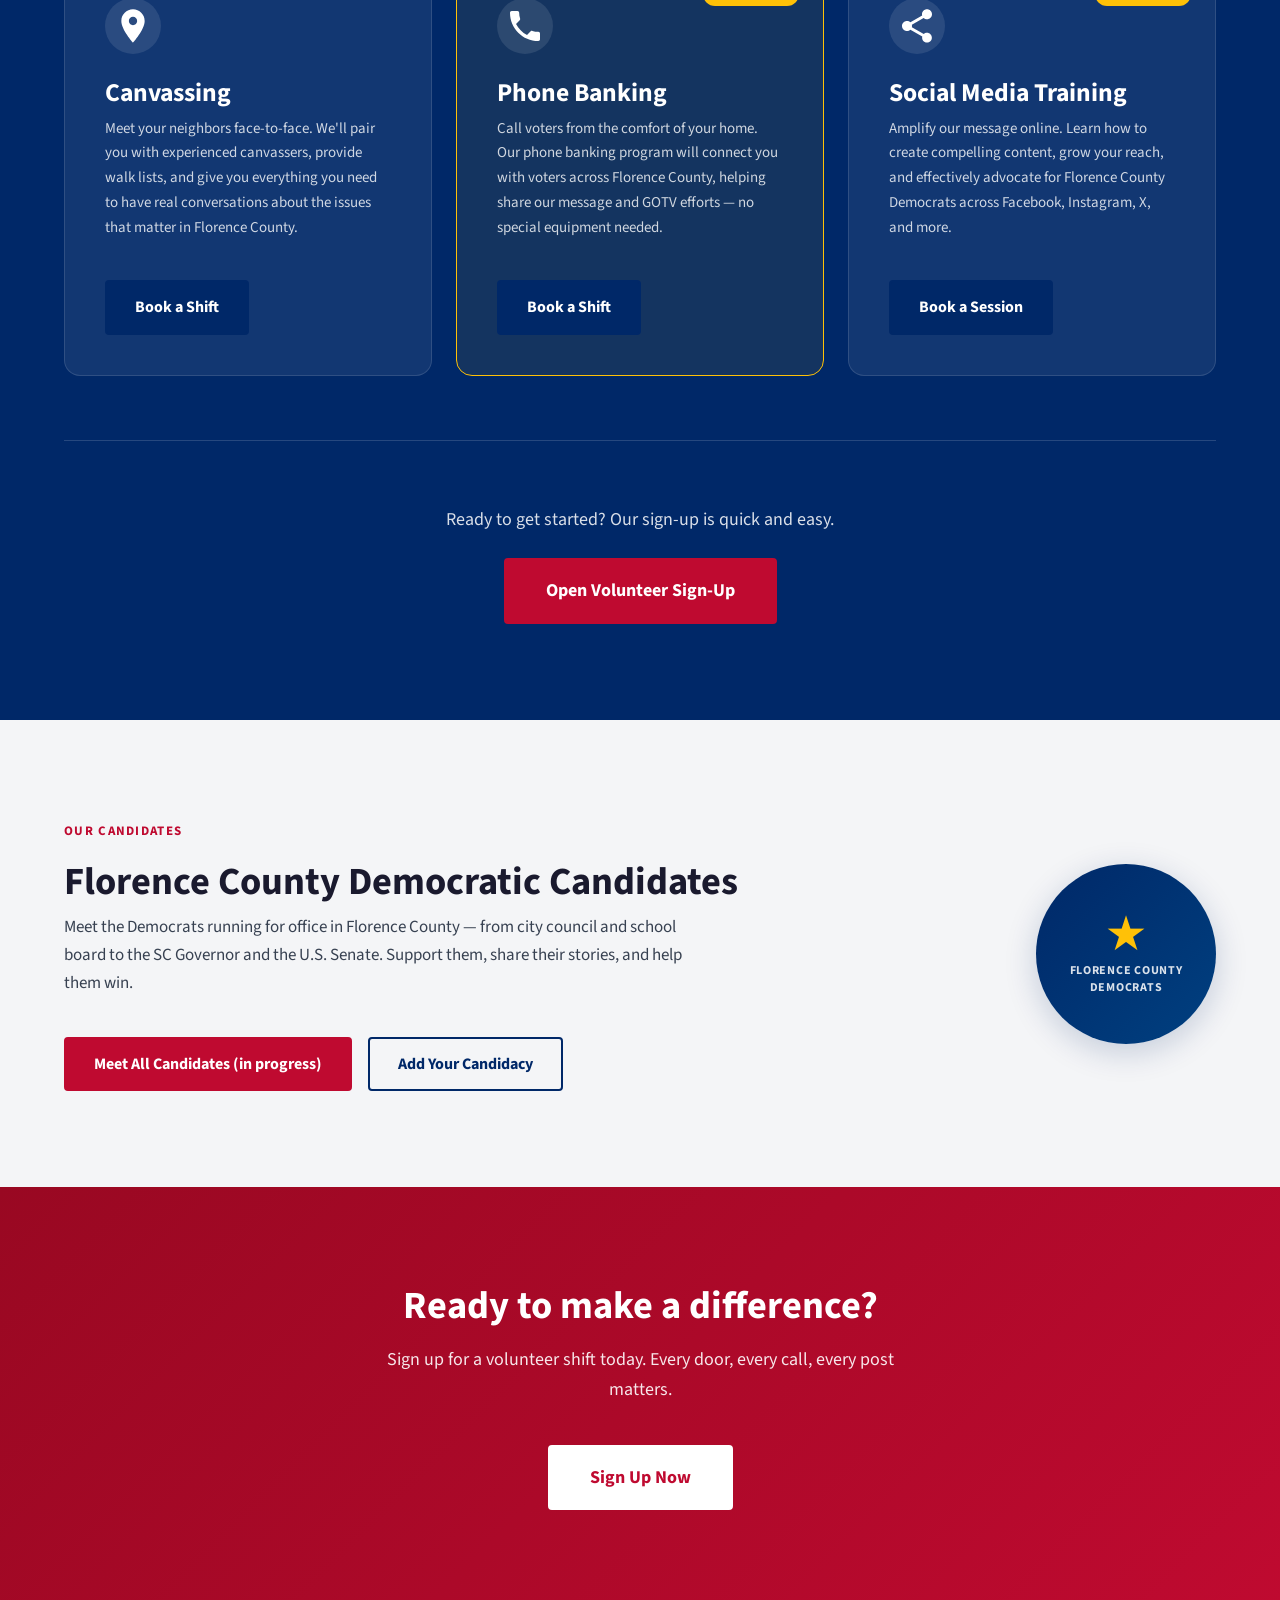
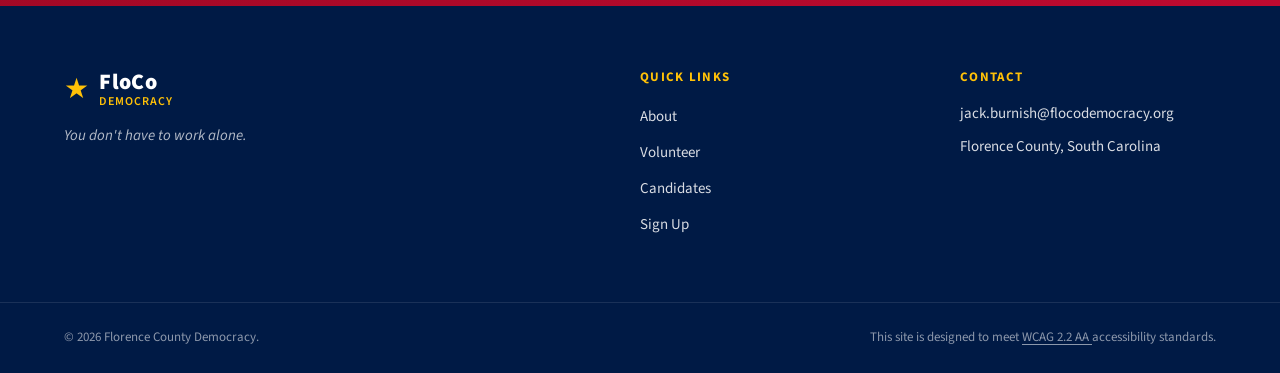
==== commit d0a9b357: "Update text for social media reference" ====
--- a/index.html
+++ b/index.html
@@ -66,7 +66,7 @@
         </h1>
         <p class="hero-sub">
           Florence County Democracy connects volunteers across Florence County, SC —
-          so every door knock, phone call, and tweet moves us forward together.
+          so every door knock, phone call, and social media post moves us forward together.
         </p>
         <div class="hero-actions">
           <a
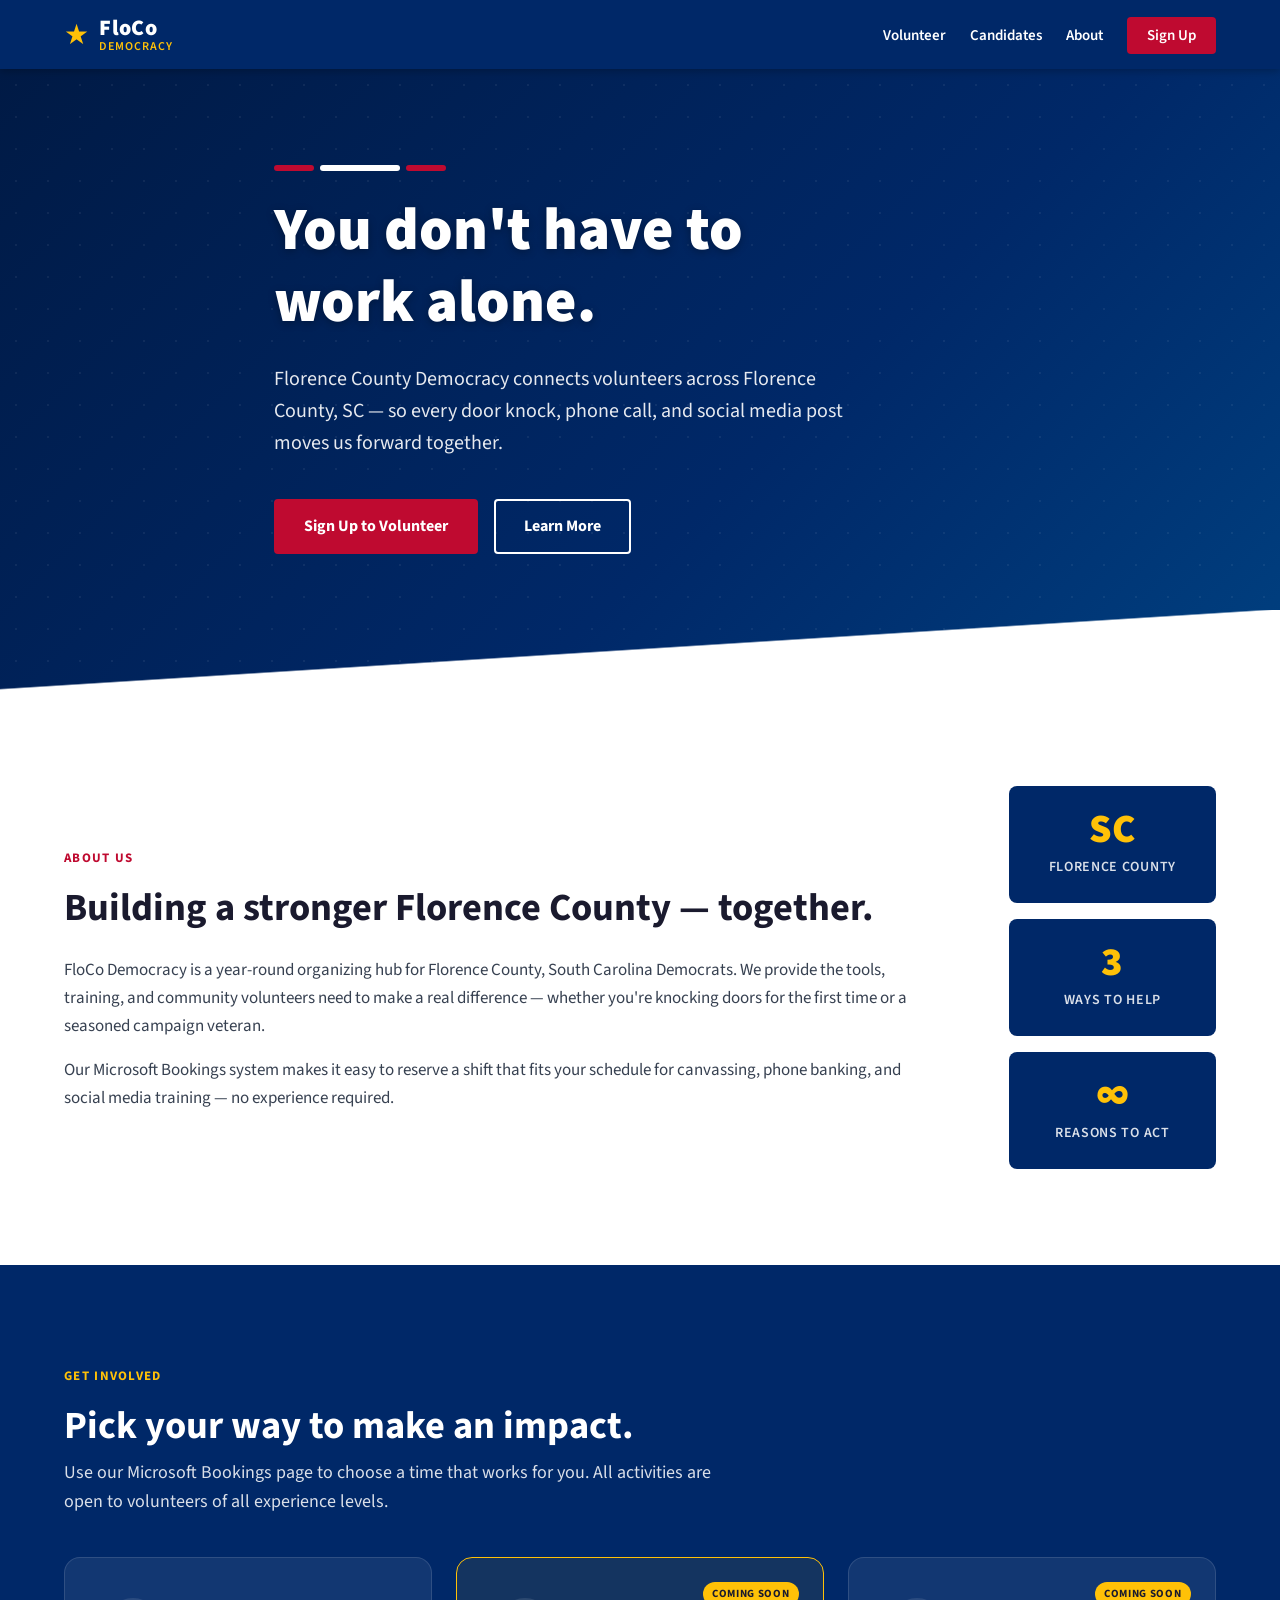
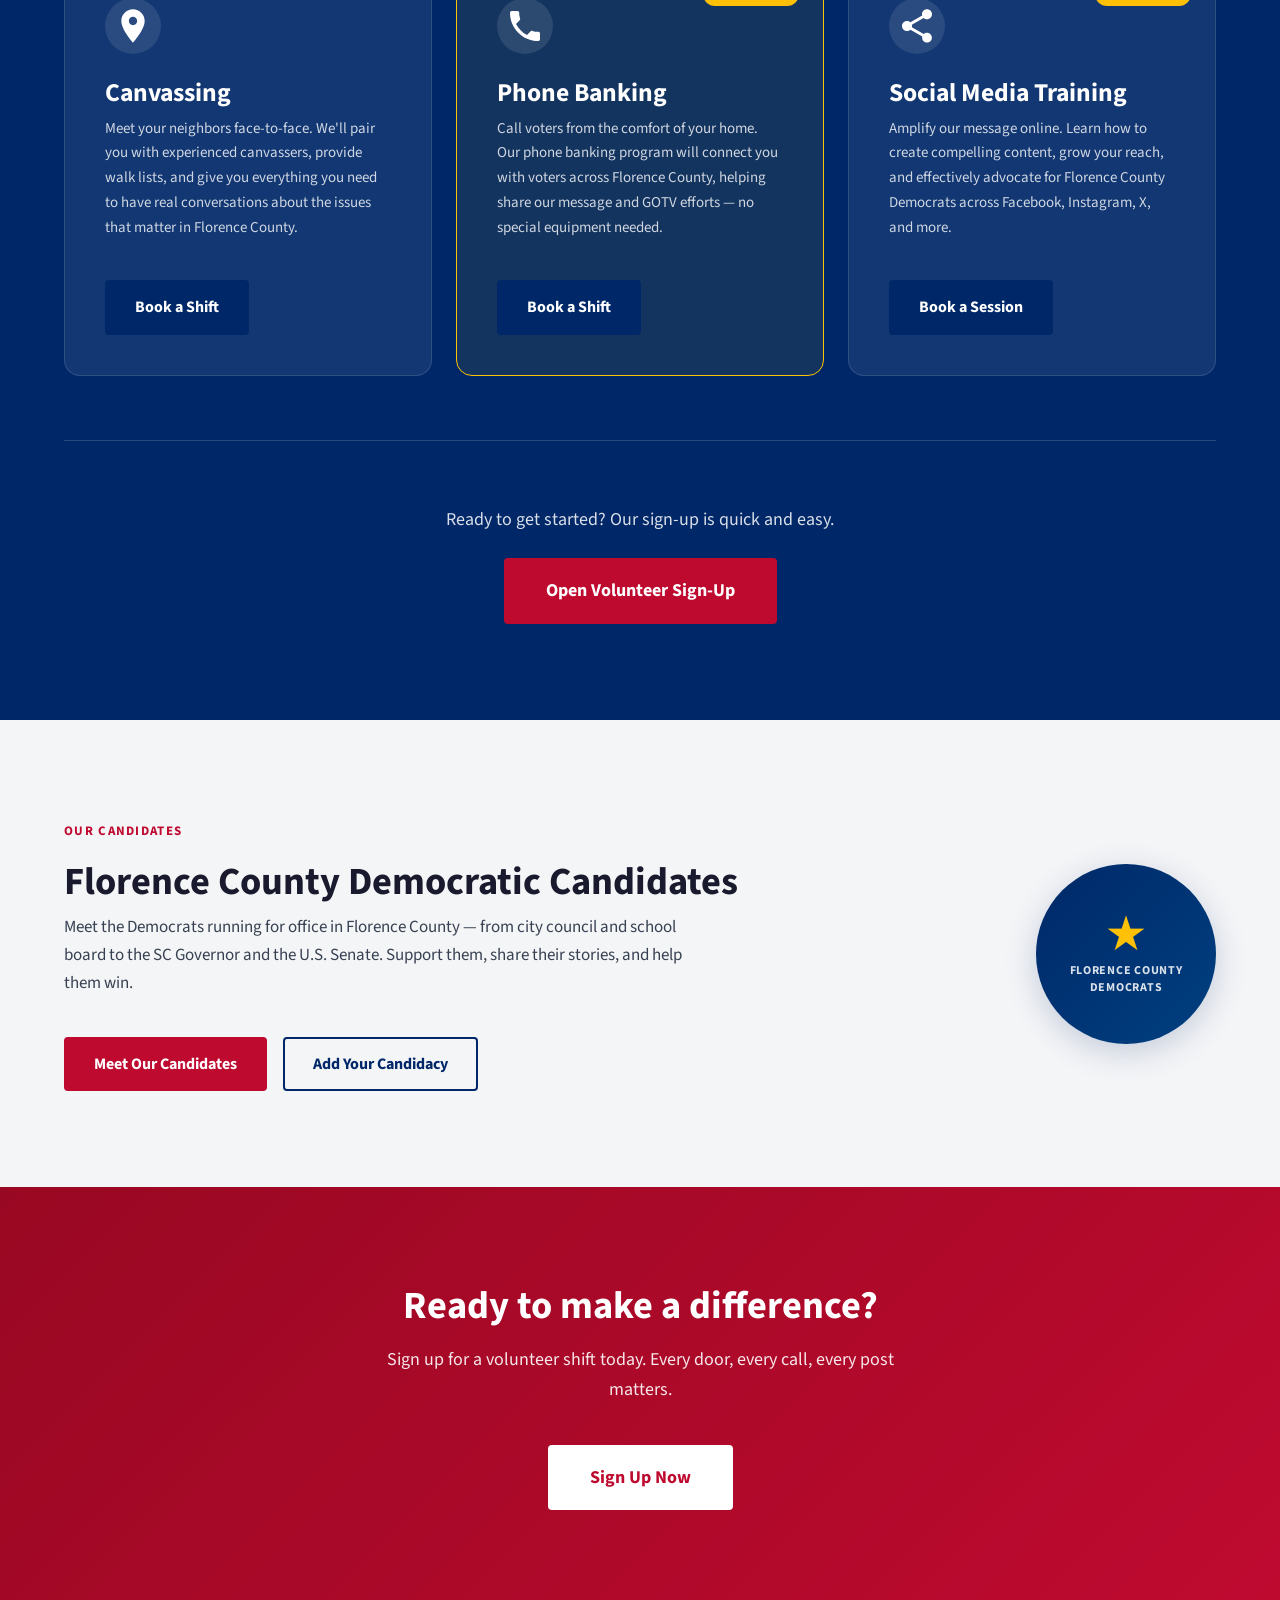
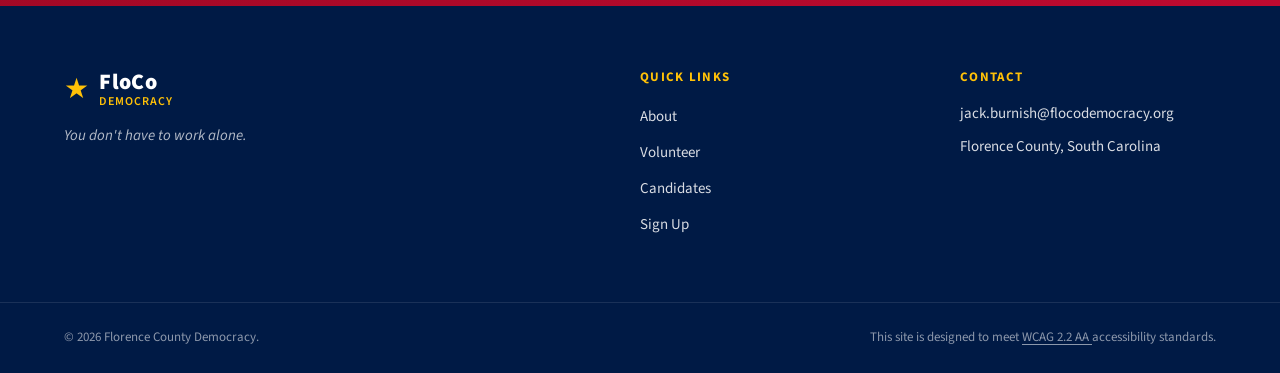
==== commit f59bd2c1: "Add 10 real Florence County Democratic candidates to candidates page Agent-Logs-Url: https://github." ====
--- a/index.html
+++ b/index.html
@@ -225,7 +225,7 @@
           </p>
           <div class="candidates-teaser-actions">
             <a href="/candidates/" class="btn btn-primary">
-              Meet All Candidates (in progress)
+              Meet Our Candidates
             </a>
             <a href="mailto:jack.burnish@flocodemocracy.org" class="btn btn-outline">
               Add Your Candidacy
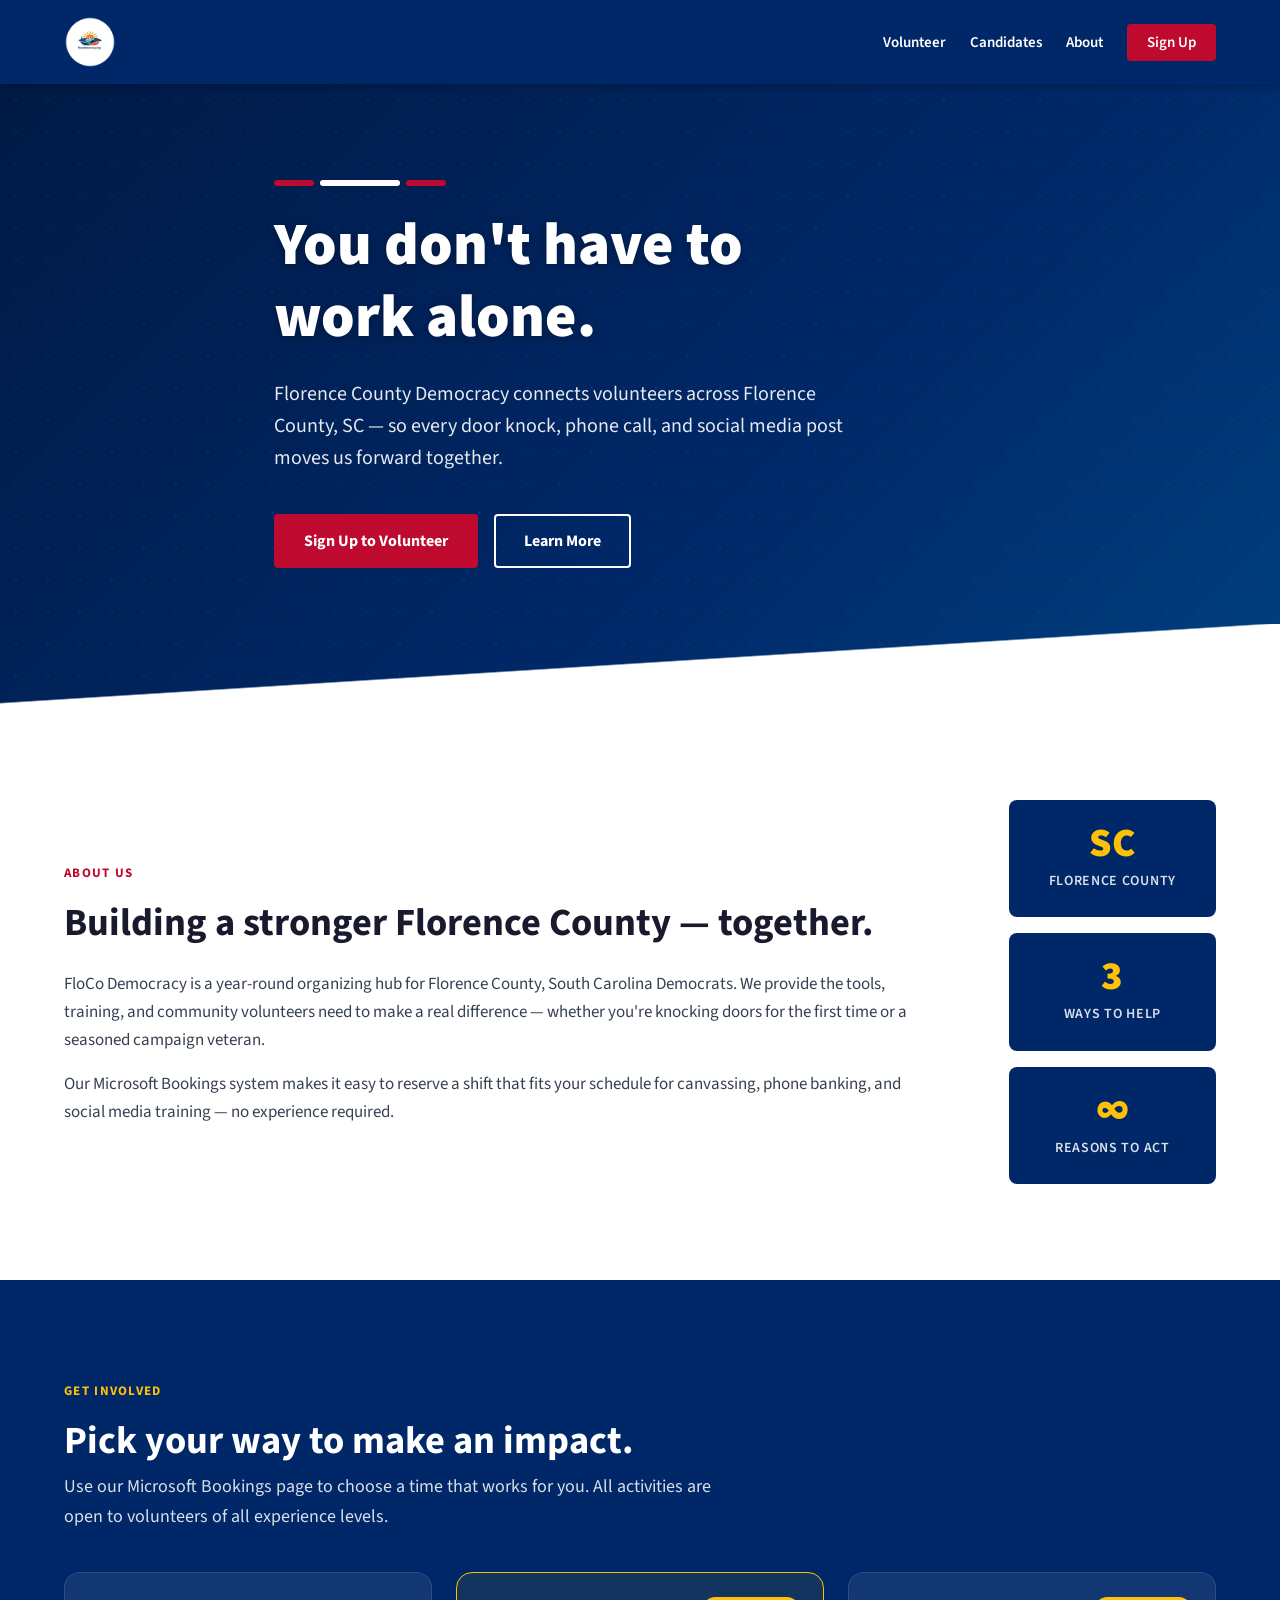
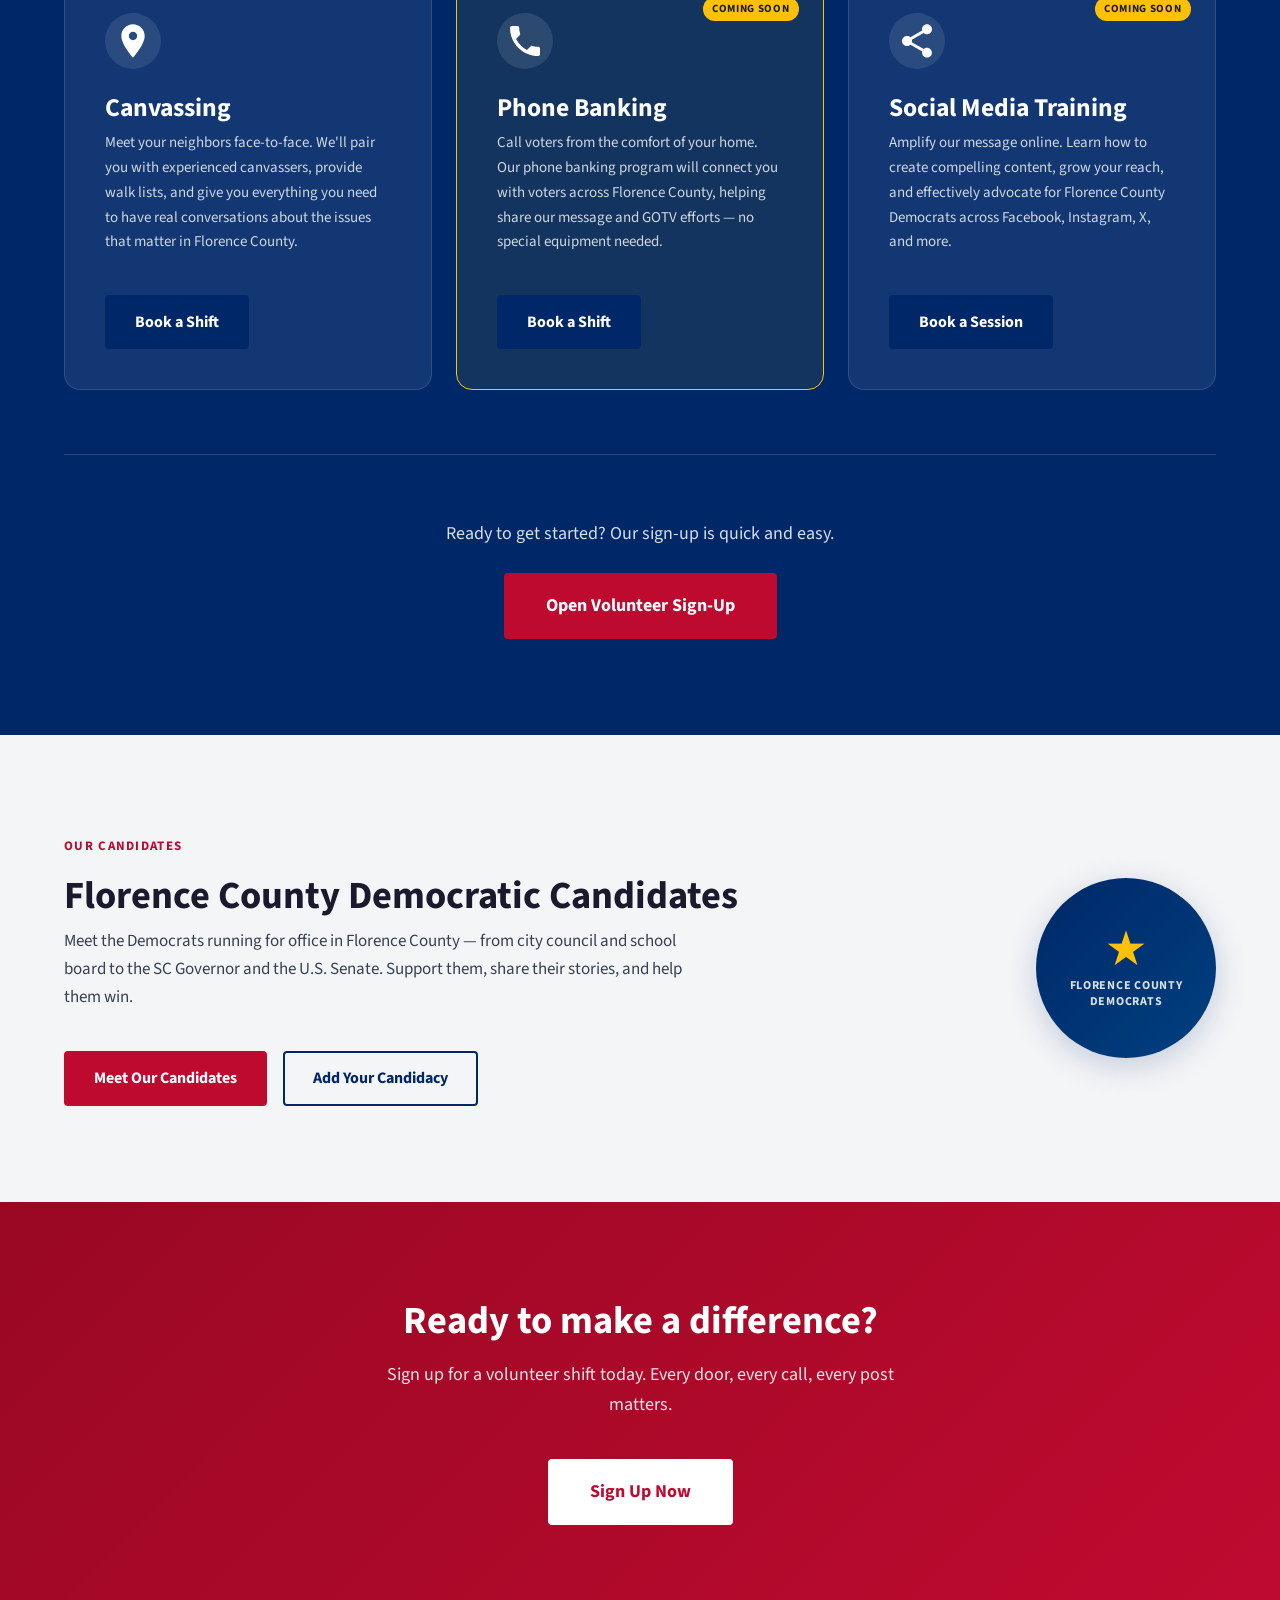
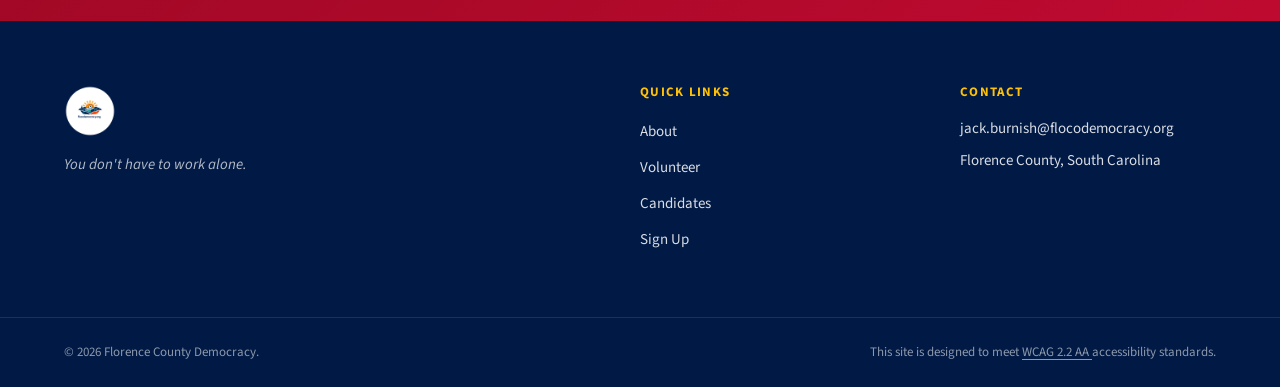
==== commit e2d26a64: "Replace logo with new brand mark; add light/dark variants and regenerate all assets Agent-Logs-Url: " ====
--- a/index.html
+++ b/index.html
@@ -5,6 +5,30 @@
   <meta name="viewport" content="width=device-width, initial-scale=1.0" />
   <meta name="description" content="Florence County Democracy — Year-round organizing support for Florence County, SC Democrats. Volunteer for canvassing, phone banking, social media training, and more." />
   <title>FloCo Democracy | Florence County, SC</title>
+
+  <!-- Favicon -->
+  <link rel="icon" type="image/png" sizes="48x48" href="/assets/images/favicon-48x48.png" />
+  <link rel="icon" type="image/png" sizes="32x32" href="/assets/images/favicon-32x32.png" />
+  <link rel="icon" type="image/png" sizes="16x16" href="/assets/images/favicon-16x16.png" />
+  <link rel="apple-touch-icon" sizes="180x180" href="/assets/images/apple-touch-icon.png" />
+
+  <!-- Open Graph / Social Preview -->
+  <meta property="og:type" content="website" />
+  <meta property="og:url" content="https://flocodemocracy.org/" />
+  <meta property="og:title" content="FloCo Democracy | Florence County, SC" />
+  <meta property="og:description" content="Florence County Democracy — Year-round organizing support for Florence County, SC Democrats. Volunteer for canvassing, phone banking, social media training, and more." />
+  <meta property="og:image" content="https://flocodemocracy.org/assets/images/FlocoDemocracy-Socials-og.png" />
+  <meta property="og:image:width" content="1200" />
+  <meta property="og:image:height" content="630" />
+  <meta property="og:image:alt" content="FloCo Democracy – Florence County, South Carolina. You don't have to work alone." />
+
+  <!-- Twitter / X Card -->
+  <meta name="twitter:card" content="summary_large_image" />
+  <meta name="twitter:title" content="FloCo Democracy | Florence County, SC" />
+  <meta name="twitter:description" content="Florence County Democracy — Year-round organizing support for Florence County, SC Democrats. Volunteer for canvassing, phone banking, social media training, and more." />
+  <meta name="twitter:image" content="https://flocodemocracy.org/assets/images/FlocoDemocracy-Socials-og.png" />
+  <meta name="twitter:image:alt" content="FloCo Democracy – Florence County, South Carolina. You don't have to work alone." />
+
   <link rel="stylesheet" href="styles.css" />
   <link rel="preconnect" href="https://fonts.googleapis.com" />
   <link rel="preconnect" href="https://fonts.gstatic.com" crossorigin />
@@ -18,11 +42,7 @@
   <header class="site-header" role="banner">
     <div class="container header-inner">
       <a href="/" class="site-logo" aria-label="FloCo Democracy – Home">
-        <span class="logo-star" aria-hidden="true">★</span>
-        <span class="logo-text">
-          <span class="logo-floco">FloCo</span>
-          <span class="logo-dem">Democracy</span>
-        </span>
+        <img src="/assets/images/FlocoDemocracy-Logo-dark.png" alt="FloCo Democracy logo" class="logo-img" width="52" height="52" />
       </a>
 
       <button
@@ -264,11 +284,7 @@
     <div class="container footer-inner">
       <div class="footer-brand">
         <a href="/" class="site-logo" aria-label="FloCo Democracy – Home">
-          <span class="logo-star" aria-hidden="true">★</span>
-          <span class="logo-text">
-            <span class="logo-floco">FloCo</span>
-            <span class="logo-dem">Democracy</span>
-          </span>
+          <img src="/assets/images/FlocoDemocracy-Logo-dark.png" alt="FloCo Democracy logo" class="logo-img" width="52" height="52" />
         </a>
         <p class="footer-tagline">You don't have to work alone.</p>
       </div>
--- a/styles.css
+++ b/styles.css
@@ -50,6 +50,11 @@
   padding: 0;
 }
 
+/* Ensure the HTML hidden attribute always hides elements,
+   even when an author-stylesheet display rule (e.g. display:flex)
+   would otherwise override the browser's UA [hidden]{display:none}. */
+[hidden] { display: none !important; }
+
 html {
   scroll-behavior: smooth;
 }
@@ -100,9 +105,19 @@
 }
 
 /* ── Focus Styles (WCAG 2.4.7 / 2.4.11) ────────────────────── */
+/*
+ * Dual-ring technique: a 3 px gold outline sits at offset 3 px from
+ * the element's border-box, and a 6 px navy box-shadow fills the gap
+ * between the element edge and the outline.
+ *
+ * On dark (navy) backgrounds : the gold ring contrasts ≥ 8.6:1 with navy.
+ * On light (white/off-white) : the navy shadow contrasts ≥ 13:1 with white,
+ *   satisfying the WCAG 2.4.11 ≥ 3:1 focused-vs-unfocused-pixel requirement.
+ */
 :focus-visible {
   outline: 3px solid var(--color-gold);
   outline-offset: 3px;
+  box-shadow: 0 0 0 6px var(--color-navy);
   border-radius: var(--radius-sm);
 }
 
@@ -251,35 +266,13 @@
 .site-logo {
   display: inline-flex;
   align-items: center;
-  gap: 0.625rem;
   text-decoration: none;
 }
 
-.logo-star {
-  font-size: 1.75rem;
-  color: var(--color-gold);
-  line-height: 1;
-}
-
-.logo-text {
-  display: flex;
-  flex-direction: column;
-  line-height: 1.1;
-}
-
-.logo-floco {
-  font-size: 1.375rem;
-  font-weight: 900;
-  color: var(--color-white);
-  letter-spacing: 0.02em;
-}
-
-.logo-dem {
-  font-size: 0.75rem;
-  font-weight: 600;
-  color: var(--color-gold);
-  letter-spacing: 0.08em;
-  text-transform: uppercase;
+.logo-img {
+  height: 52px;
+  width: 52px;
+  display: block;
 }
 
 /* Desktop nav */
@@ -295,6 +288,8 @@
   font-weight: 600;
   font-size: 0.9375rem;
   transition: color var(--transition);
+  /* WCAG 2.5.8 – ensure pointer target height ≥ 24 px */
+  padding-block: 0.5rem;
 }
 
 #primary-nav a:hover {
@@ -668,9 +663,15 @@
   transition: border-color var(--transition), box-shadow var(--transition);
 }
 
+/* Border highlight on all focus; keyboard ring comes from global :focus-visible. */
 .search-input:focus {
+  border-color: var(--color-navy);
+}
+/* Pointer (non-keyboard) focus only – suppress browser default outline and show
+   a subtle glow in place of the full keyboard ring (WCAG 2.4.7 does not require
+   a focus indicator for pointer input). */
+.search-input:focus:not(:focus-visible) {
   outline: none;
-  border-color: var(--color-navy);
   box-shadow: 0 0 0 3px rgba(0,40,104,0.15);
 }
 
@@ -700,10 +701,42 @@
   transition: border-color var(--transition);
 }
 
+/* Border highlight on all focus; keyboard ring comes from global :focus-visible. */
 .filter-select:focus {
+  border-color: var(--color-navy);
+}
+.filter-select:focus:not(:focus-visible) {
   outline: none;
-  border-color: var(--color-navy);
   box-shadow: 0 0 0 3px rgba(0,40,104,0.15);
+}
+
+.btn-clear-filters {
+  padding: 0.5rem 0.875rem;
+  font-family: var(--font-sans);
+  font-size: 0.9375rem;
+  font-weight: 600;
+  color: var(--color-navy);
+  background: transparent;
+  border: 2px solid var(--color-navy);
+  border-radius: var(--radius-sm);
+  cursor: pointer;
+  white-space: nowrap;
+  transition: background var(--transition), color var(--transition);
+}
+
+.btn-clear-filters:hover {
+  background: var(--color-navy);
+  color: var(--color-white);
+}
+
+/* Keyboard ring comes from global :focus-visible; suppress default for pointer only. */
+.btn-clear-filters:focus {
+  background: var(--color-navy);
+  color: var(--color-white);
+}
+.btn-clear-filters:focus:not(:focus-visible) {
+  outline: none;
+  box-shadow: 0 0 0 3px rgba(0,40,104,0.25);
 }
 
 /* ── Candidates list section ────────────────────────────────── */
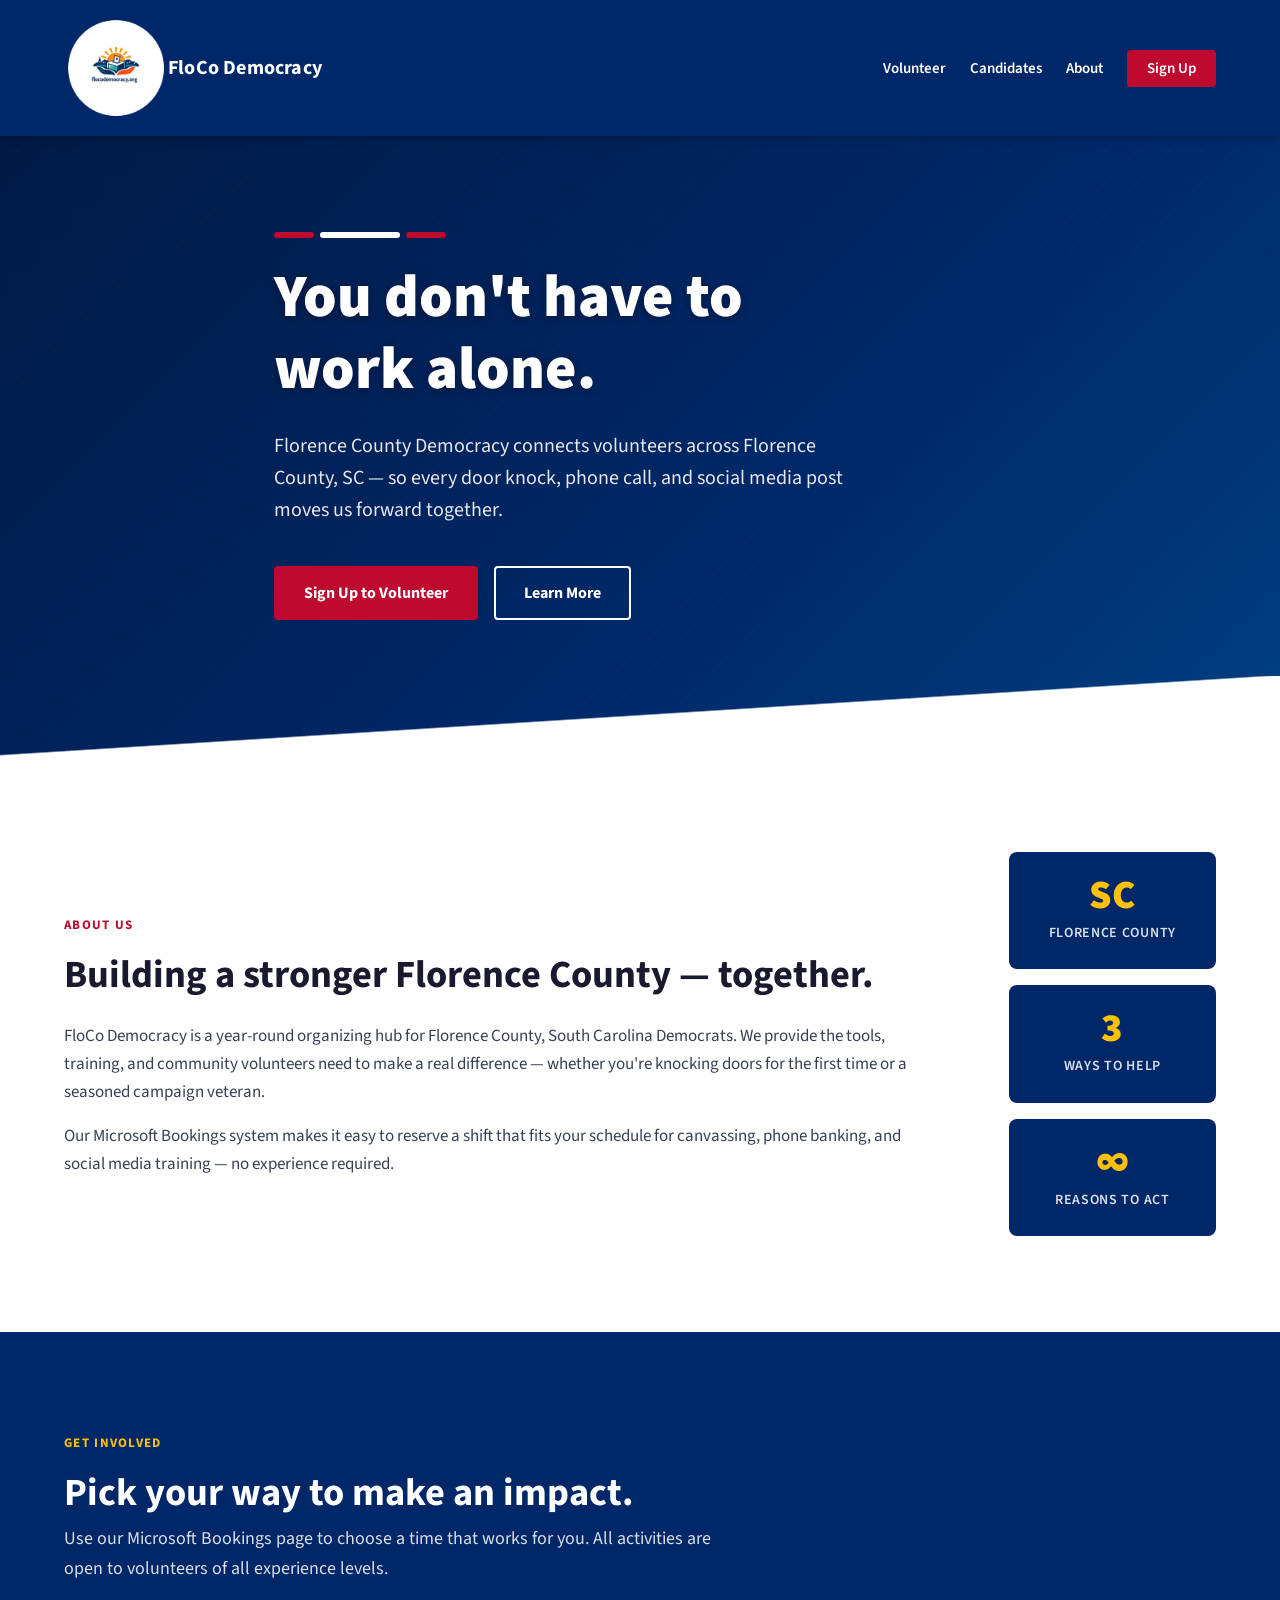
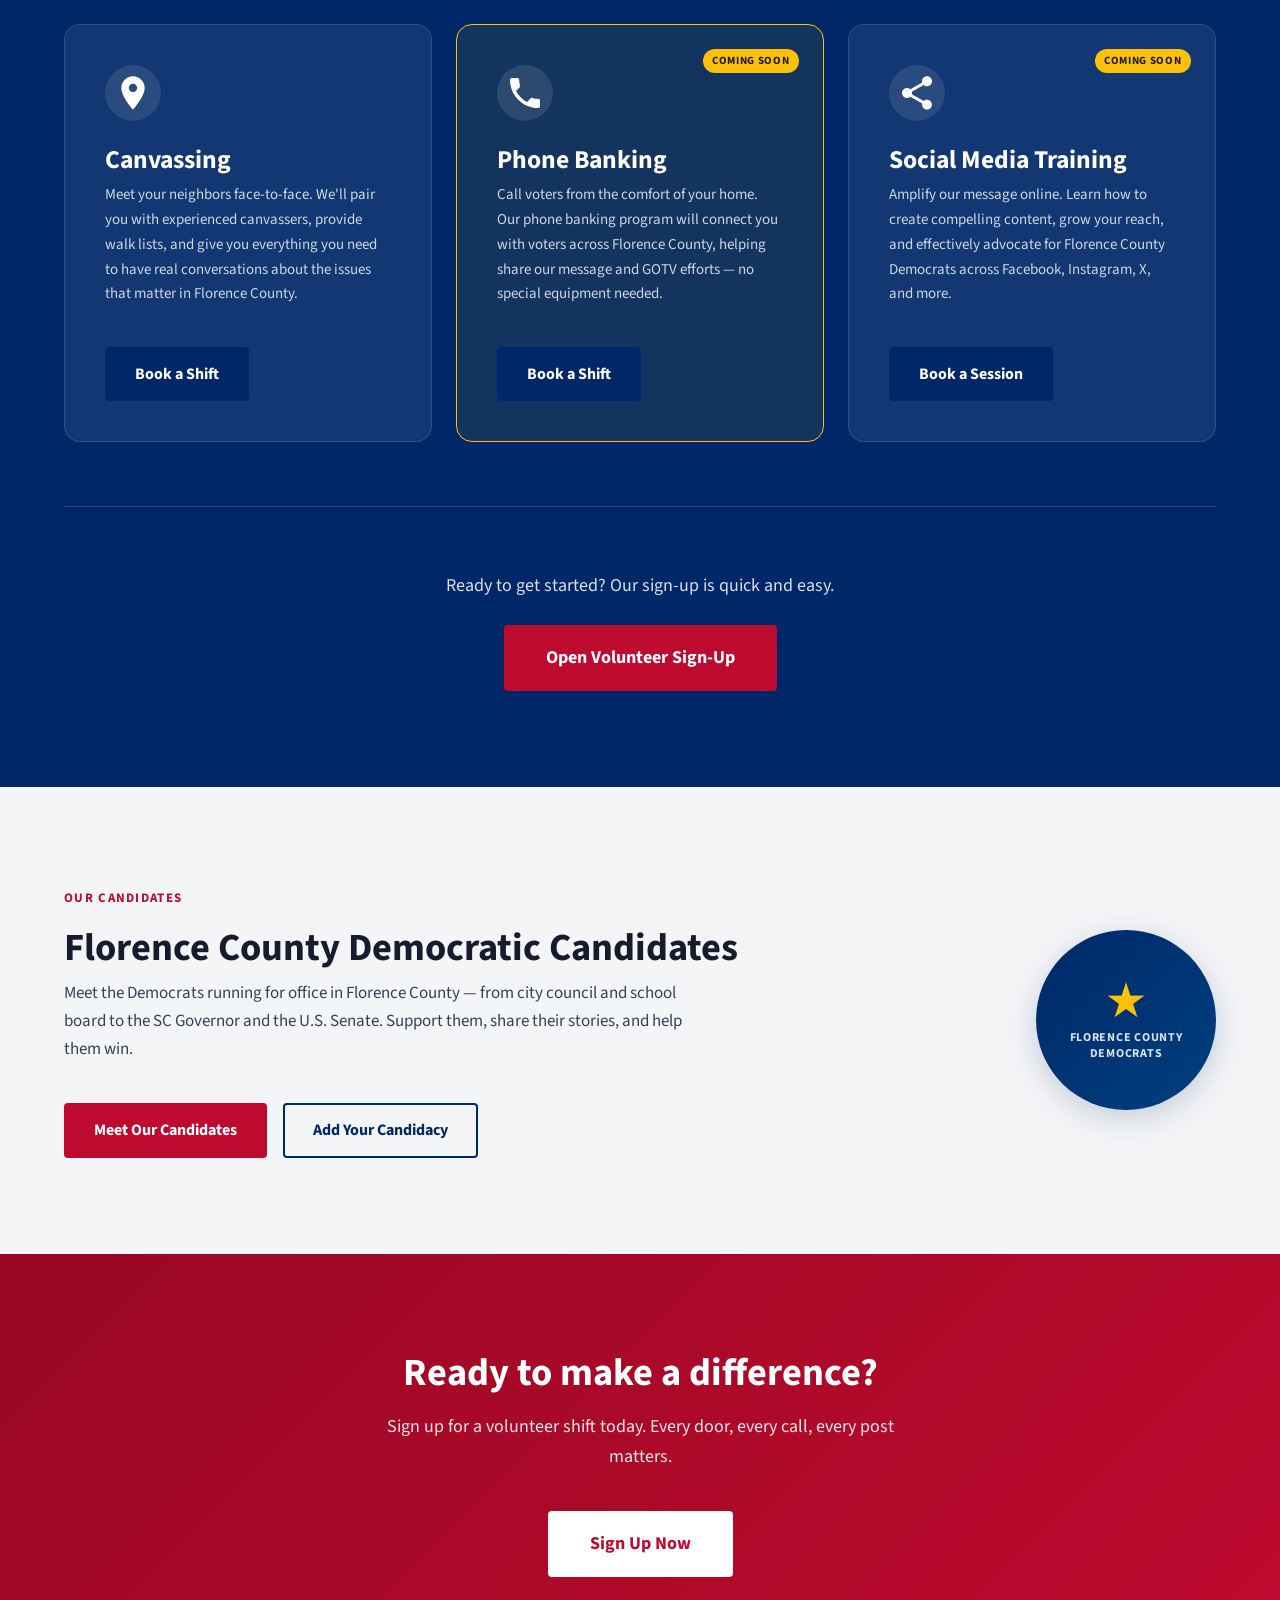
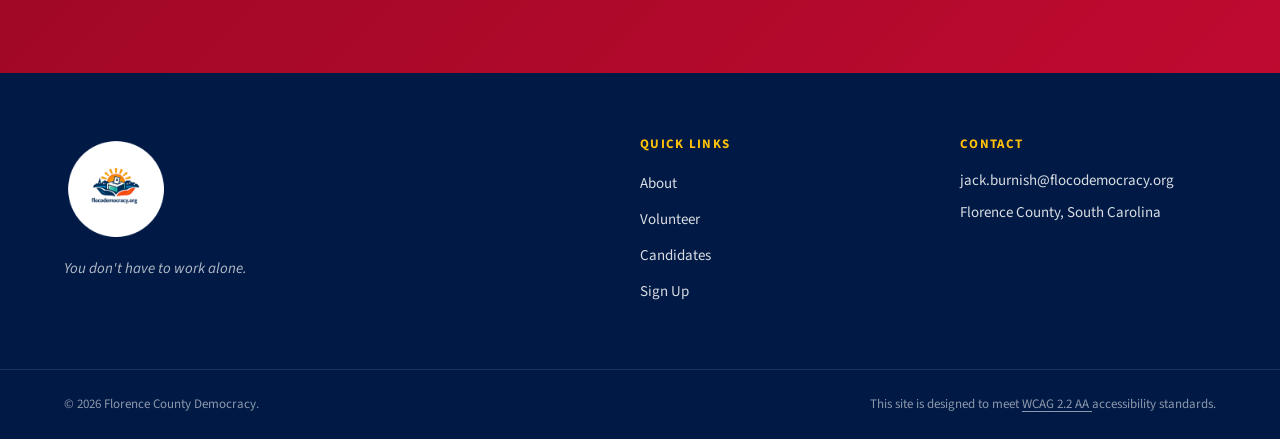
==== commit 8a01481e: "Add FloCo Democracy text next to logo and increase logo size by 100% Agent-Logs-Url: https://github." ====
--- a/index.html
+++ b/index.html
@@ -42,7 +42,8 @@
   <header class="site-header" role="banner">
     <div class="container header-inner">
       <a href="/" class="site-logo" aria-label="FloCo Democracy – Home">
-        <img src="/assets/images/FlocoDemocracy-Logo-dark.png" alt="FloCo Democracy logo" class="logo-img" width="52" height="52" />
+        <img src="/assets/images/FlocoDemocracy-Logo-dark.png" alt="FloCo Democracy logo" class="logo-img" width="104" height="104" />
+        <span class="site-name">FloCo Democracy</span>
       </a>
 
       <button
--- a/styles.css
+++ b/styles.css
@@ -270,9 +270,20 @@
 }
 
 .logo-img {
-  height: 52px;
-  width: 52px;
+  height: 104px;
+  width: 104px;
   display: block;
+}
+
+.site-name {
+  display: inline-block;
+  color: var(--color-white);
+  font-family: var(--font-sans);
+  font-size: 1.25rem;
+  font-weight: 700;
+  letter-spacing: 0.01em;
+  line-height: 1.2;
+  white-space: nowrap;
 }
 
 /* Desktop nav */
